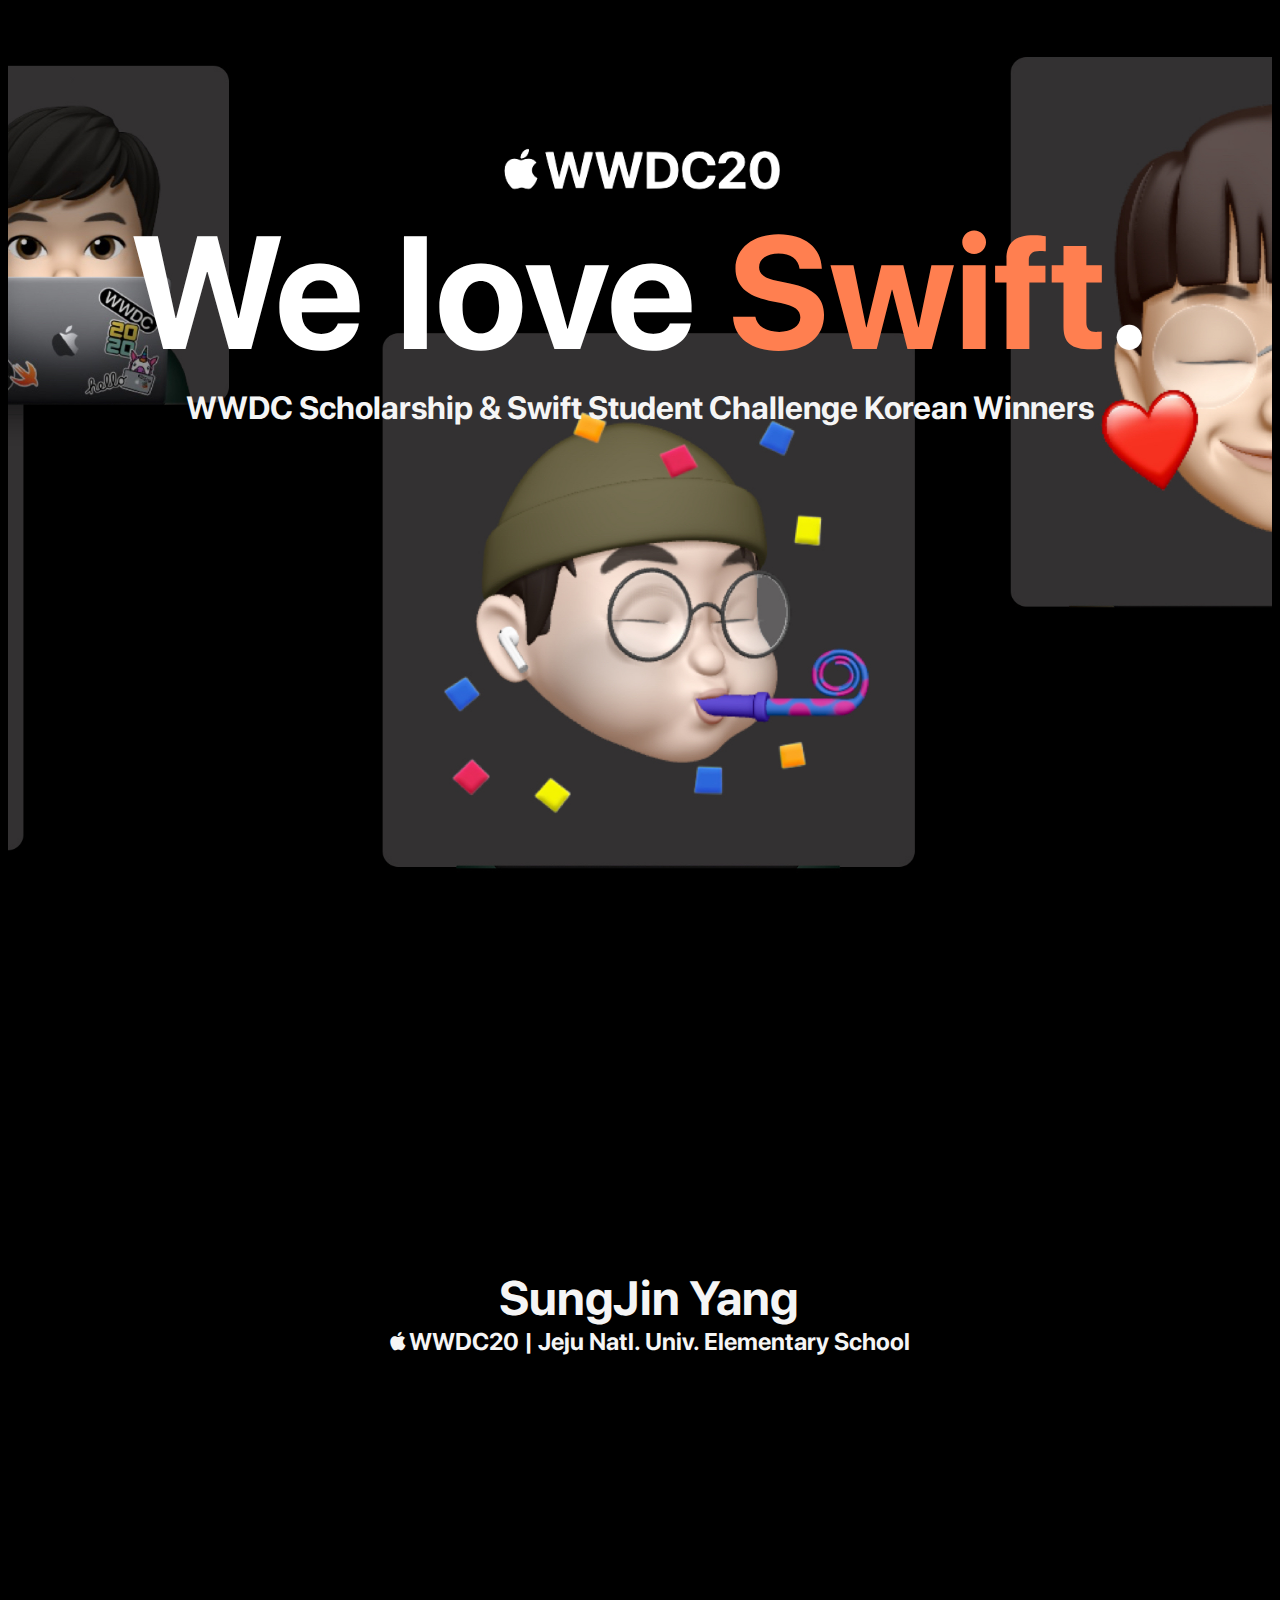
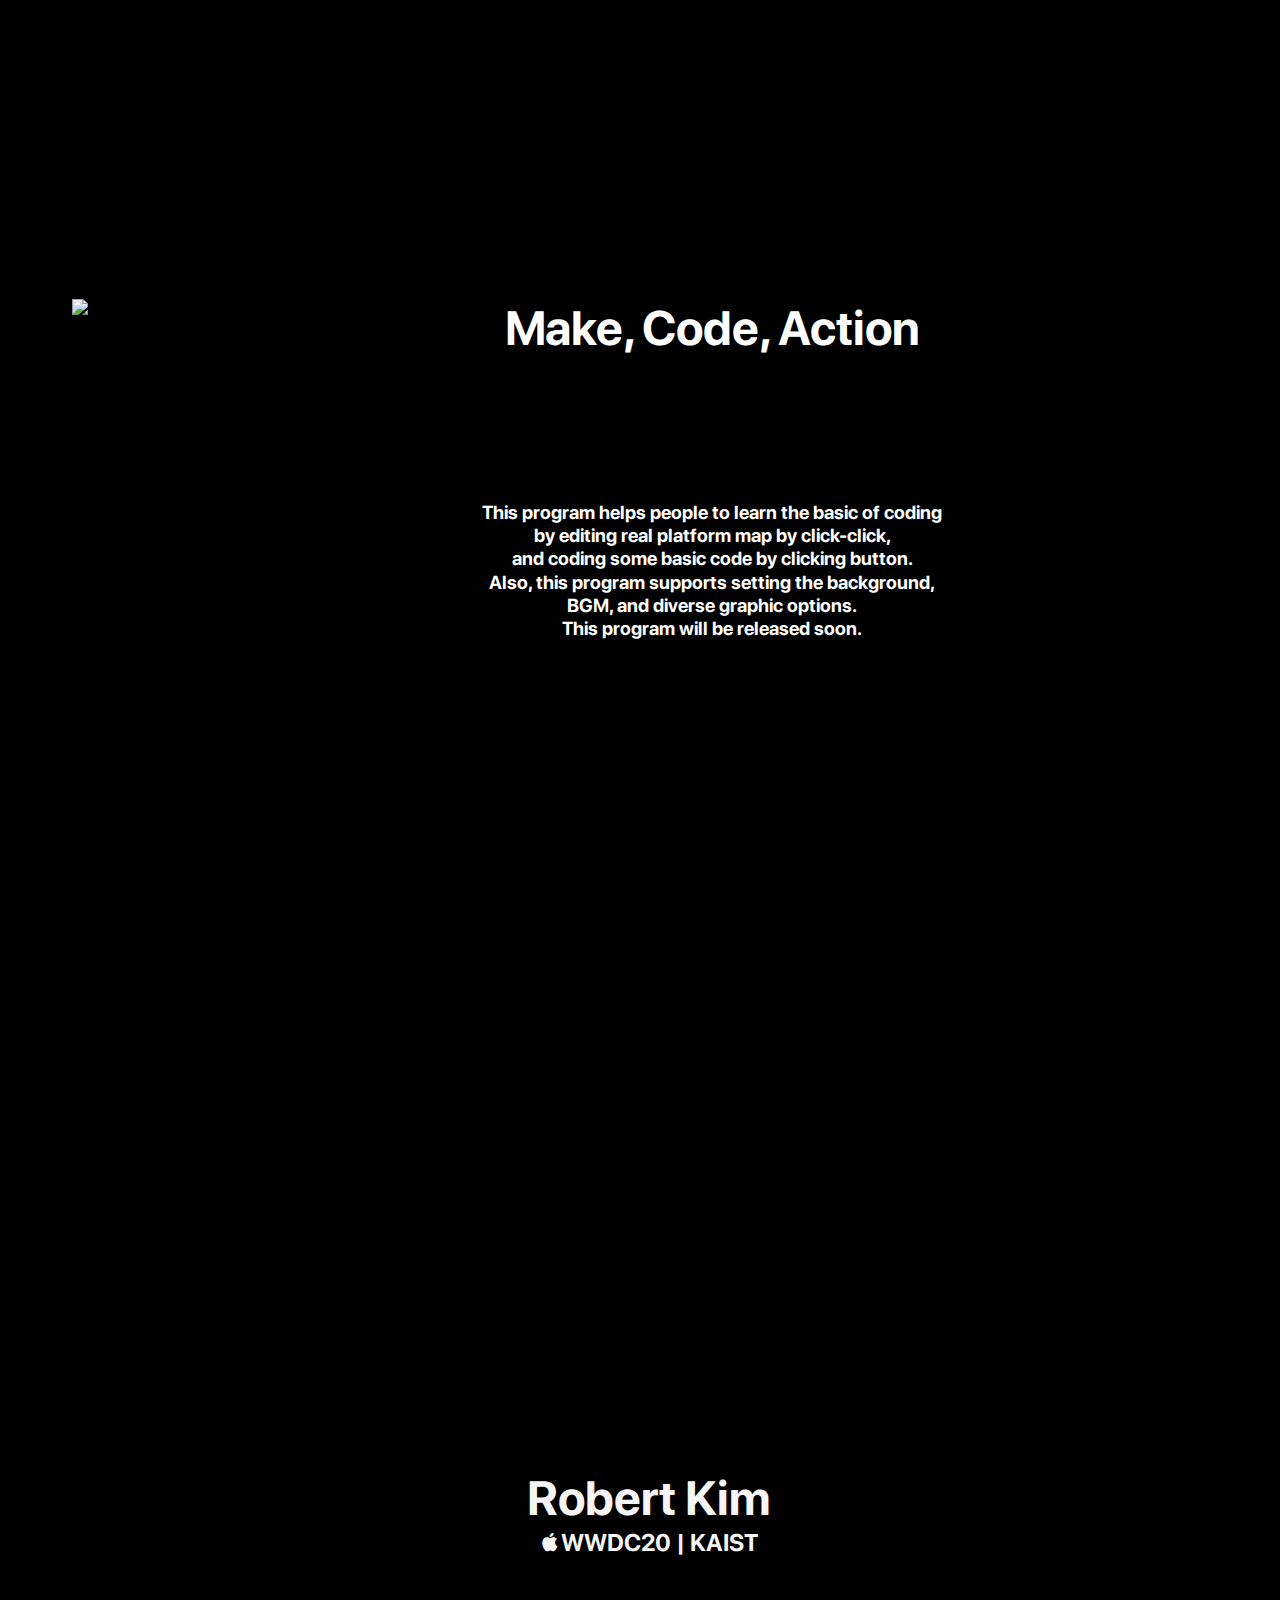
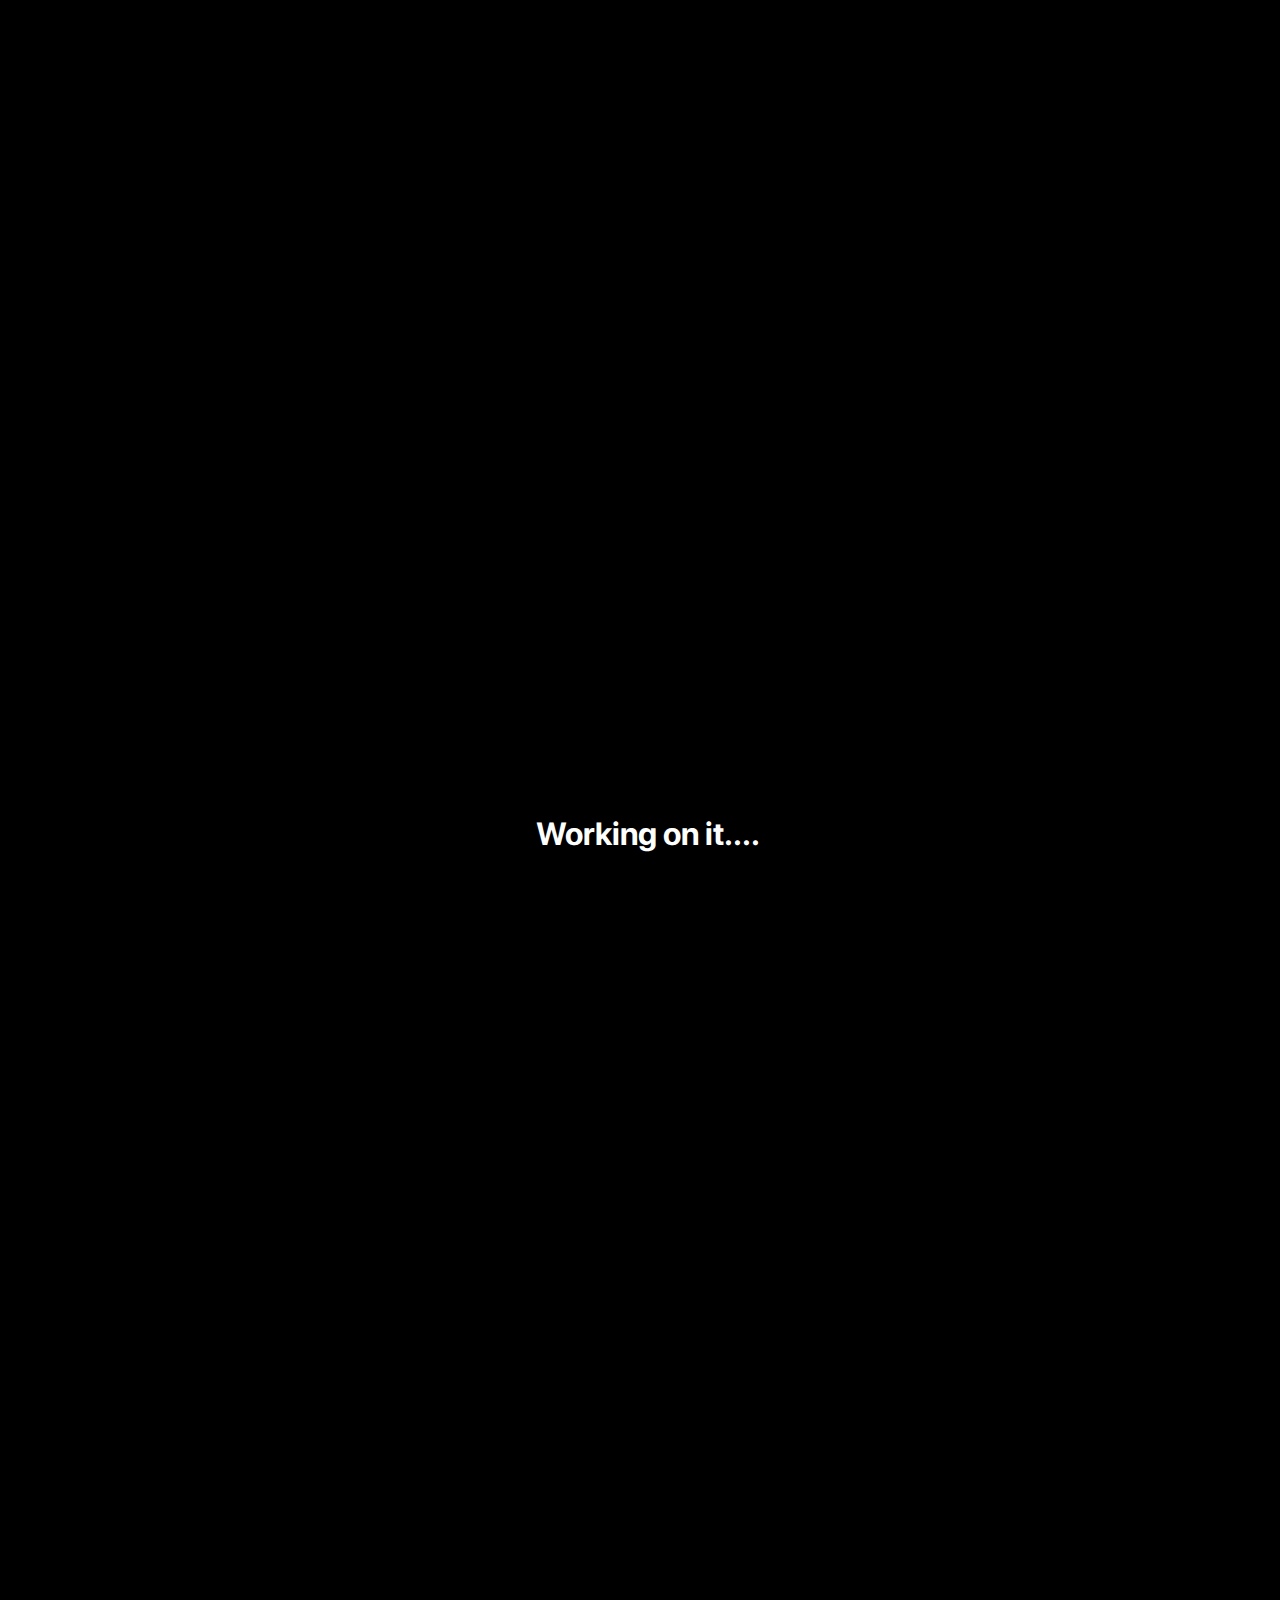
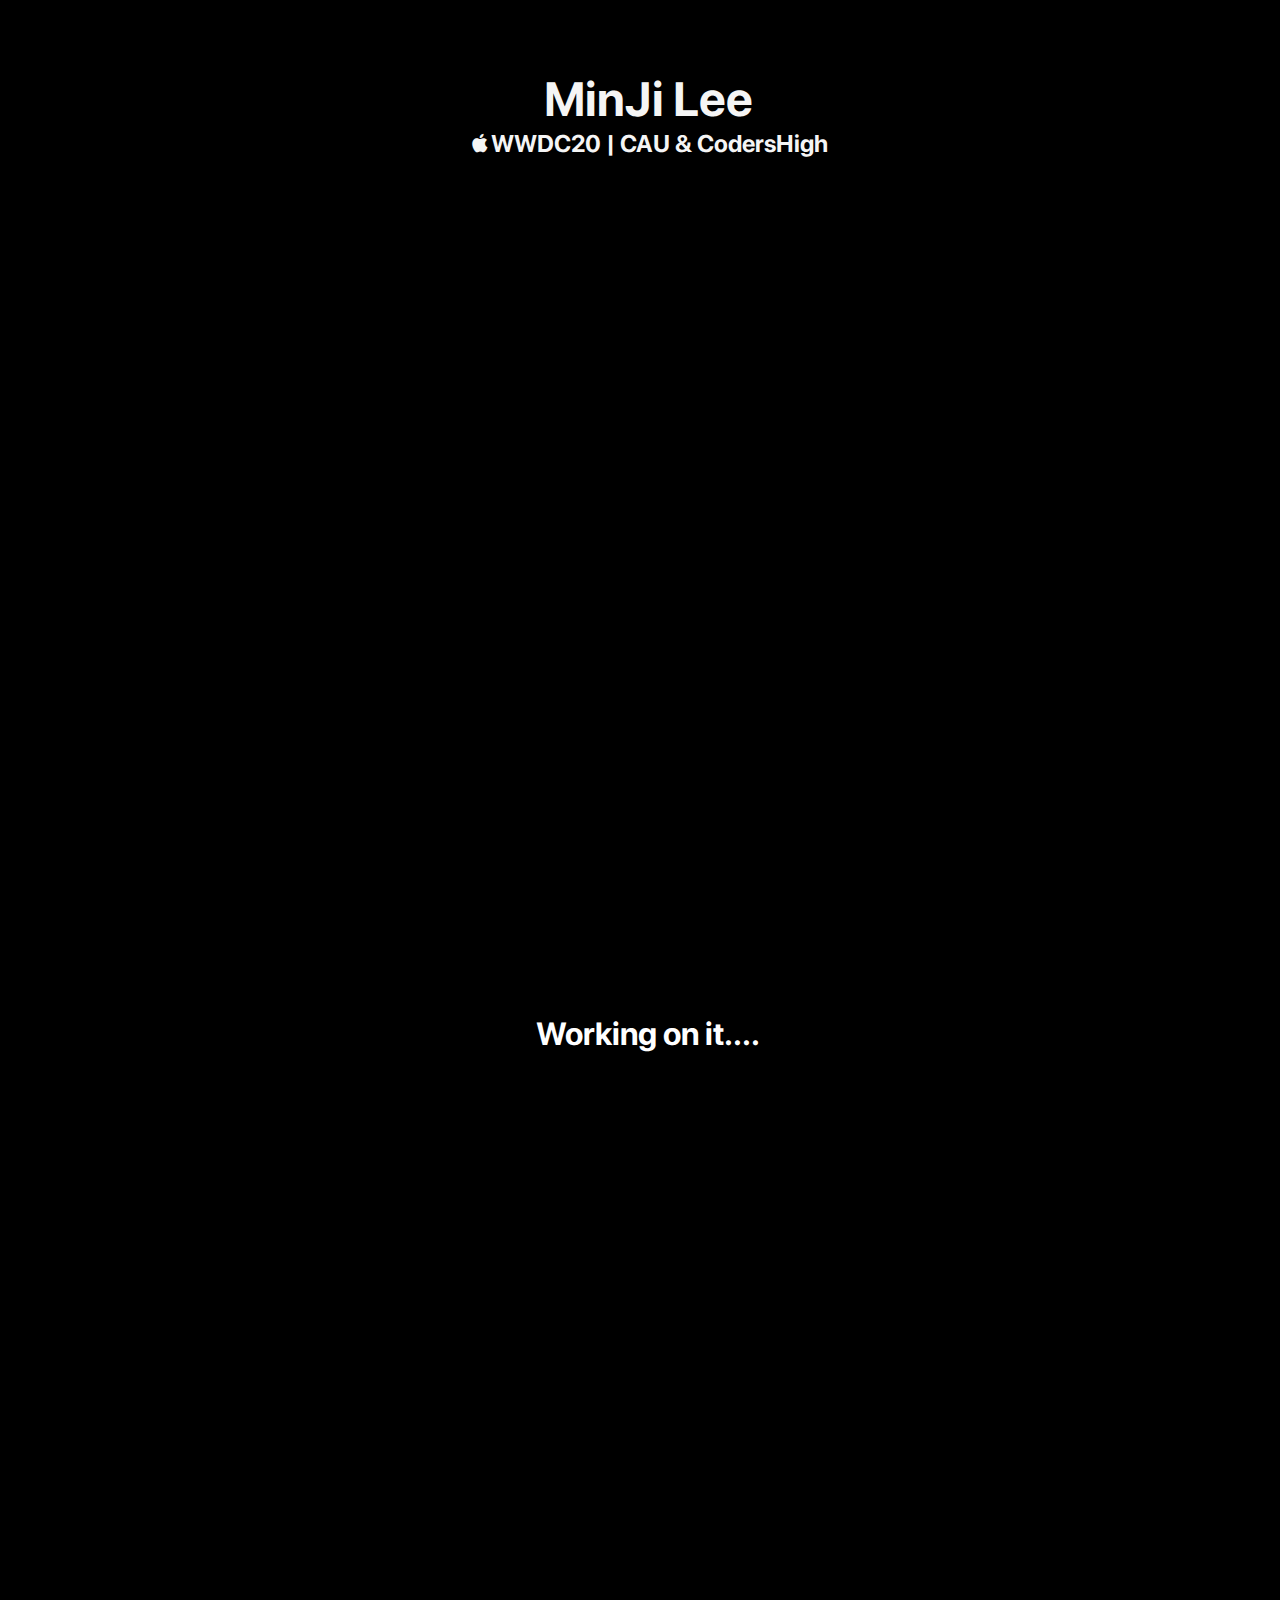
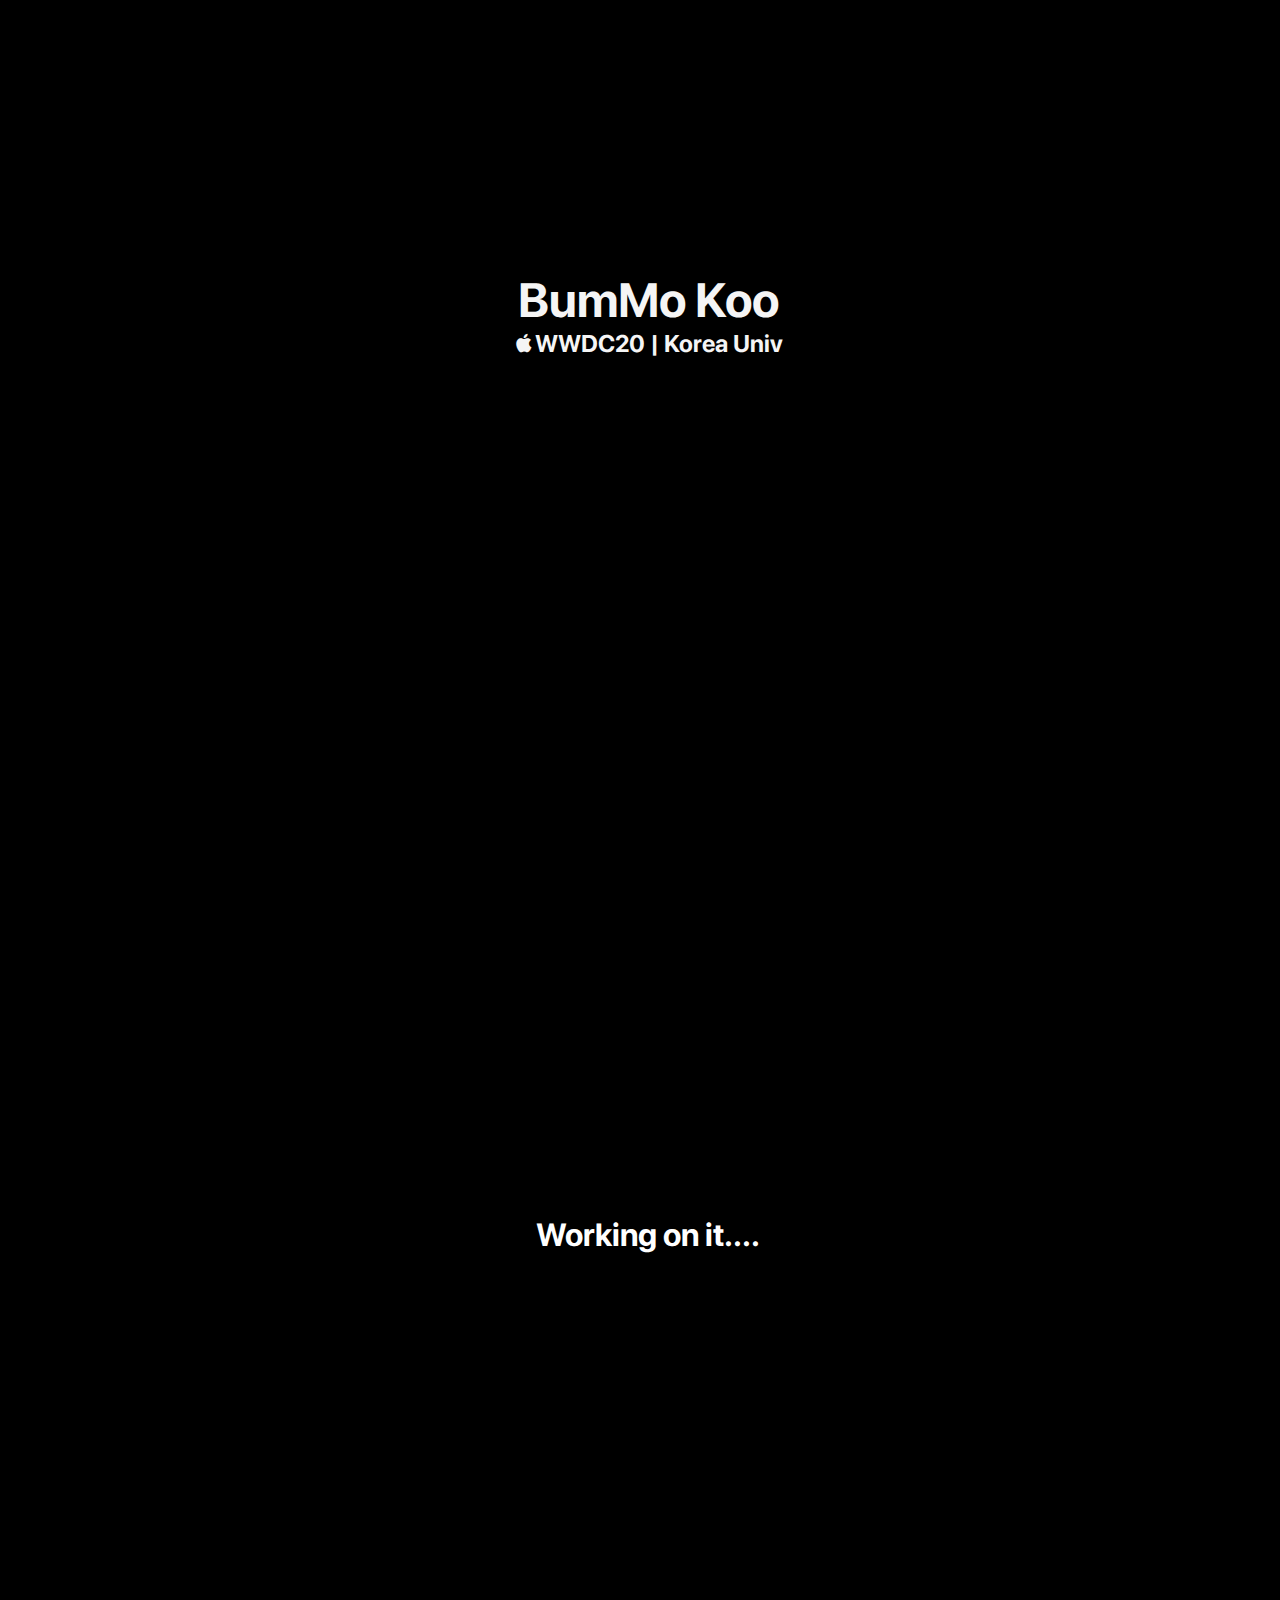
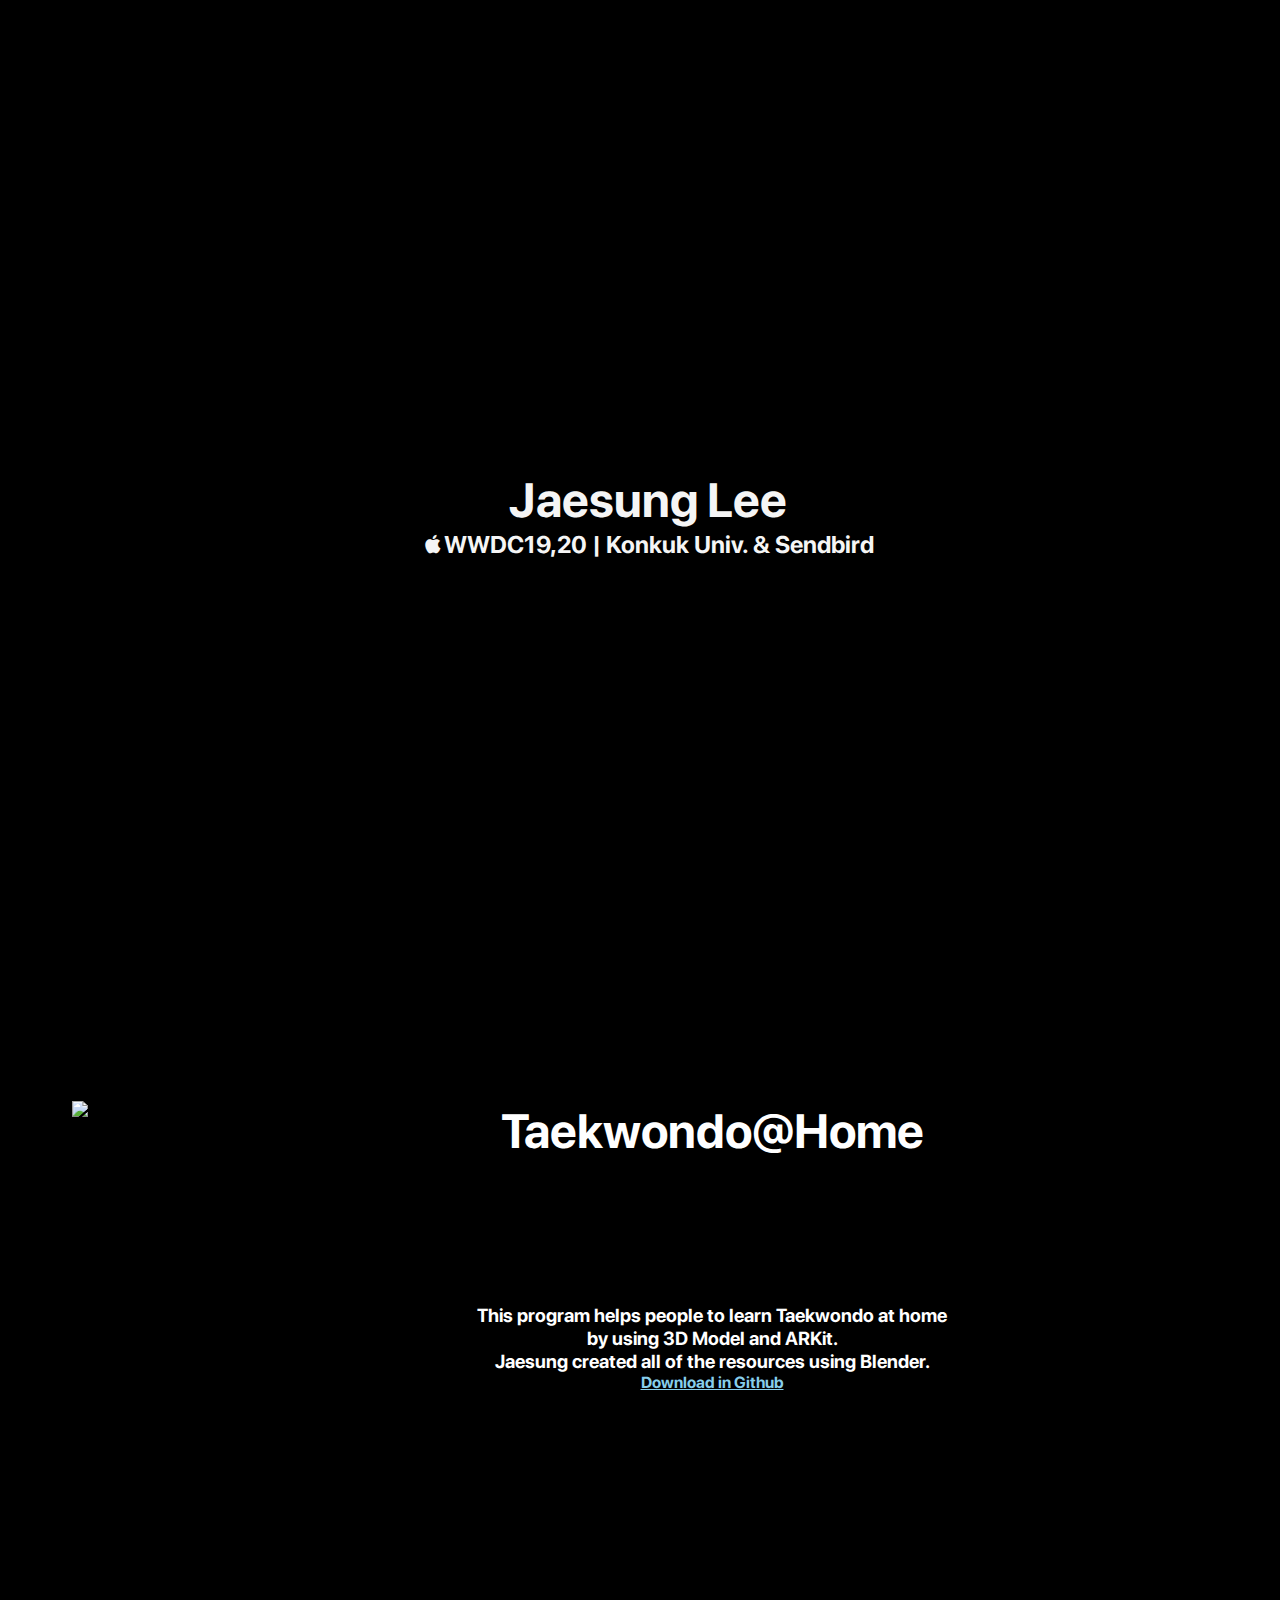
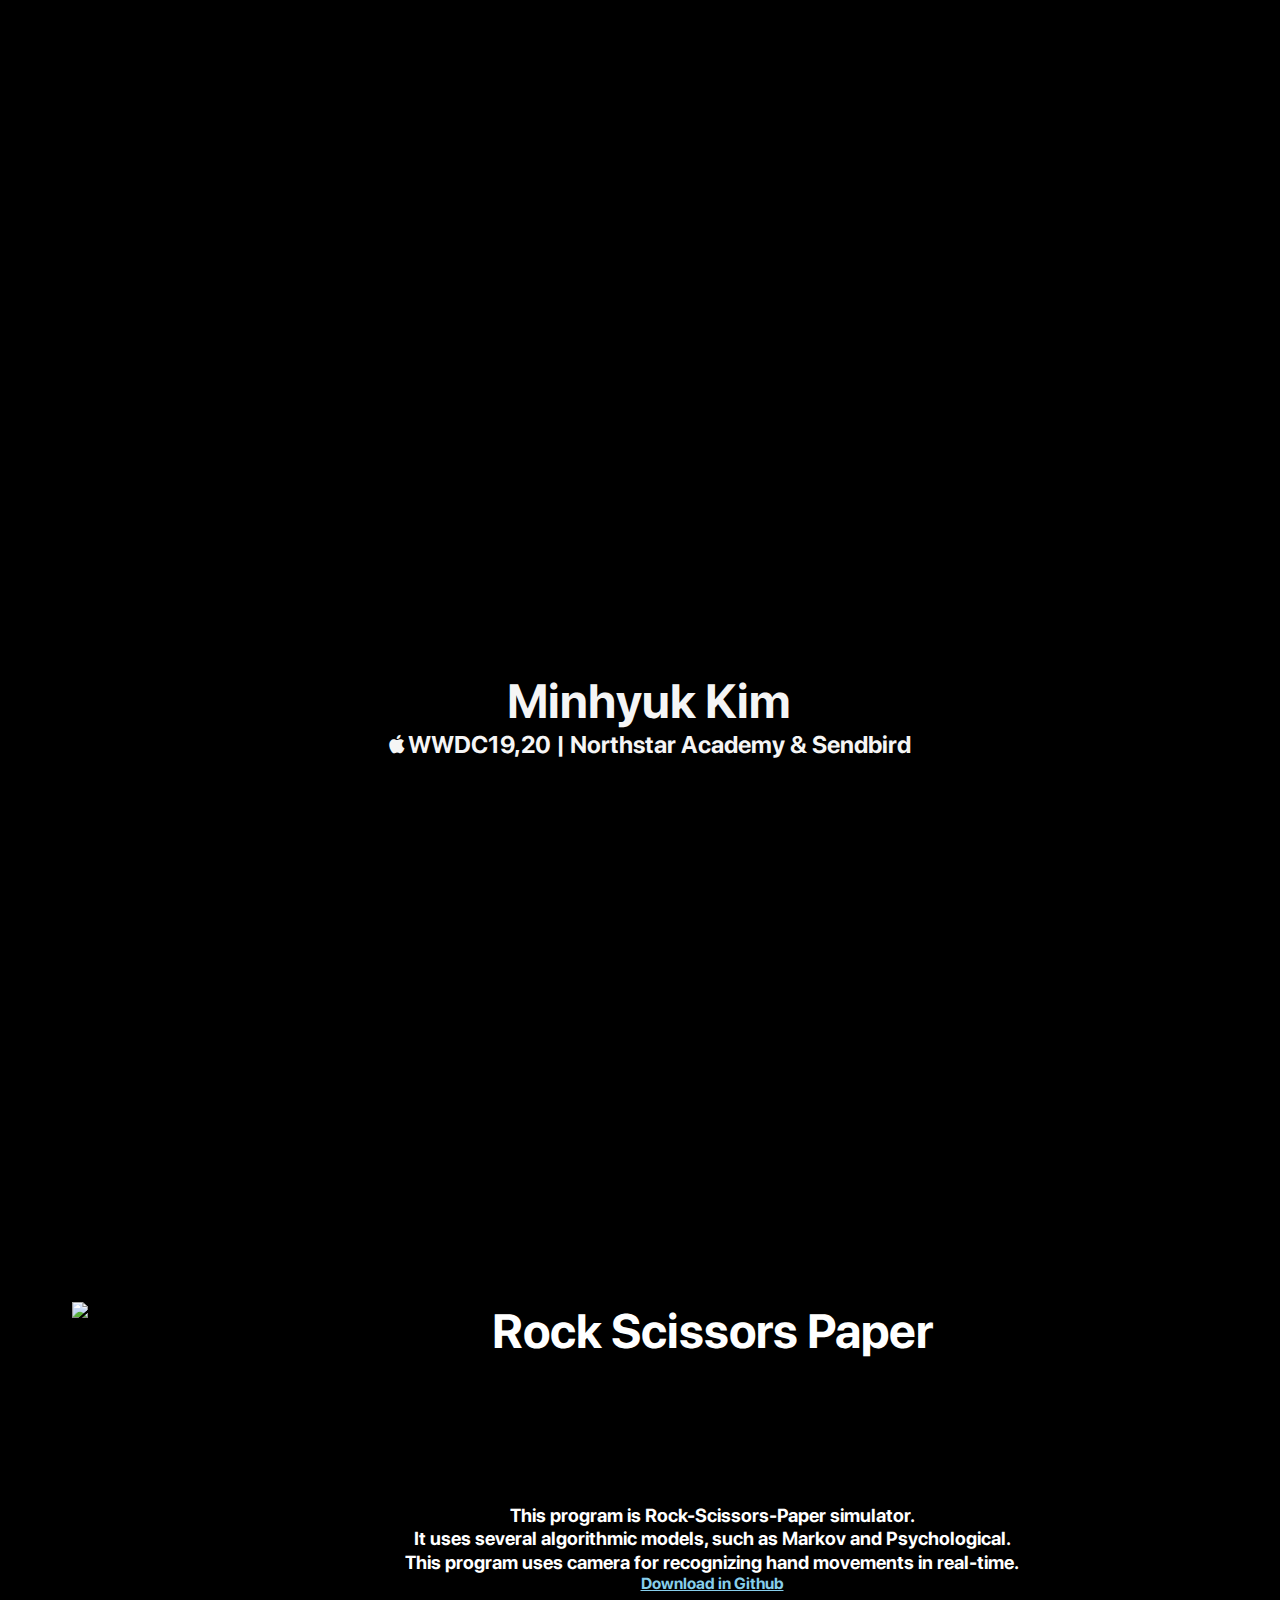
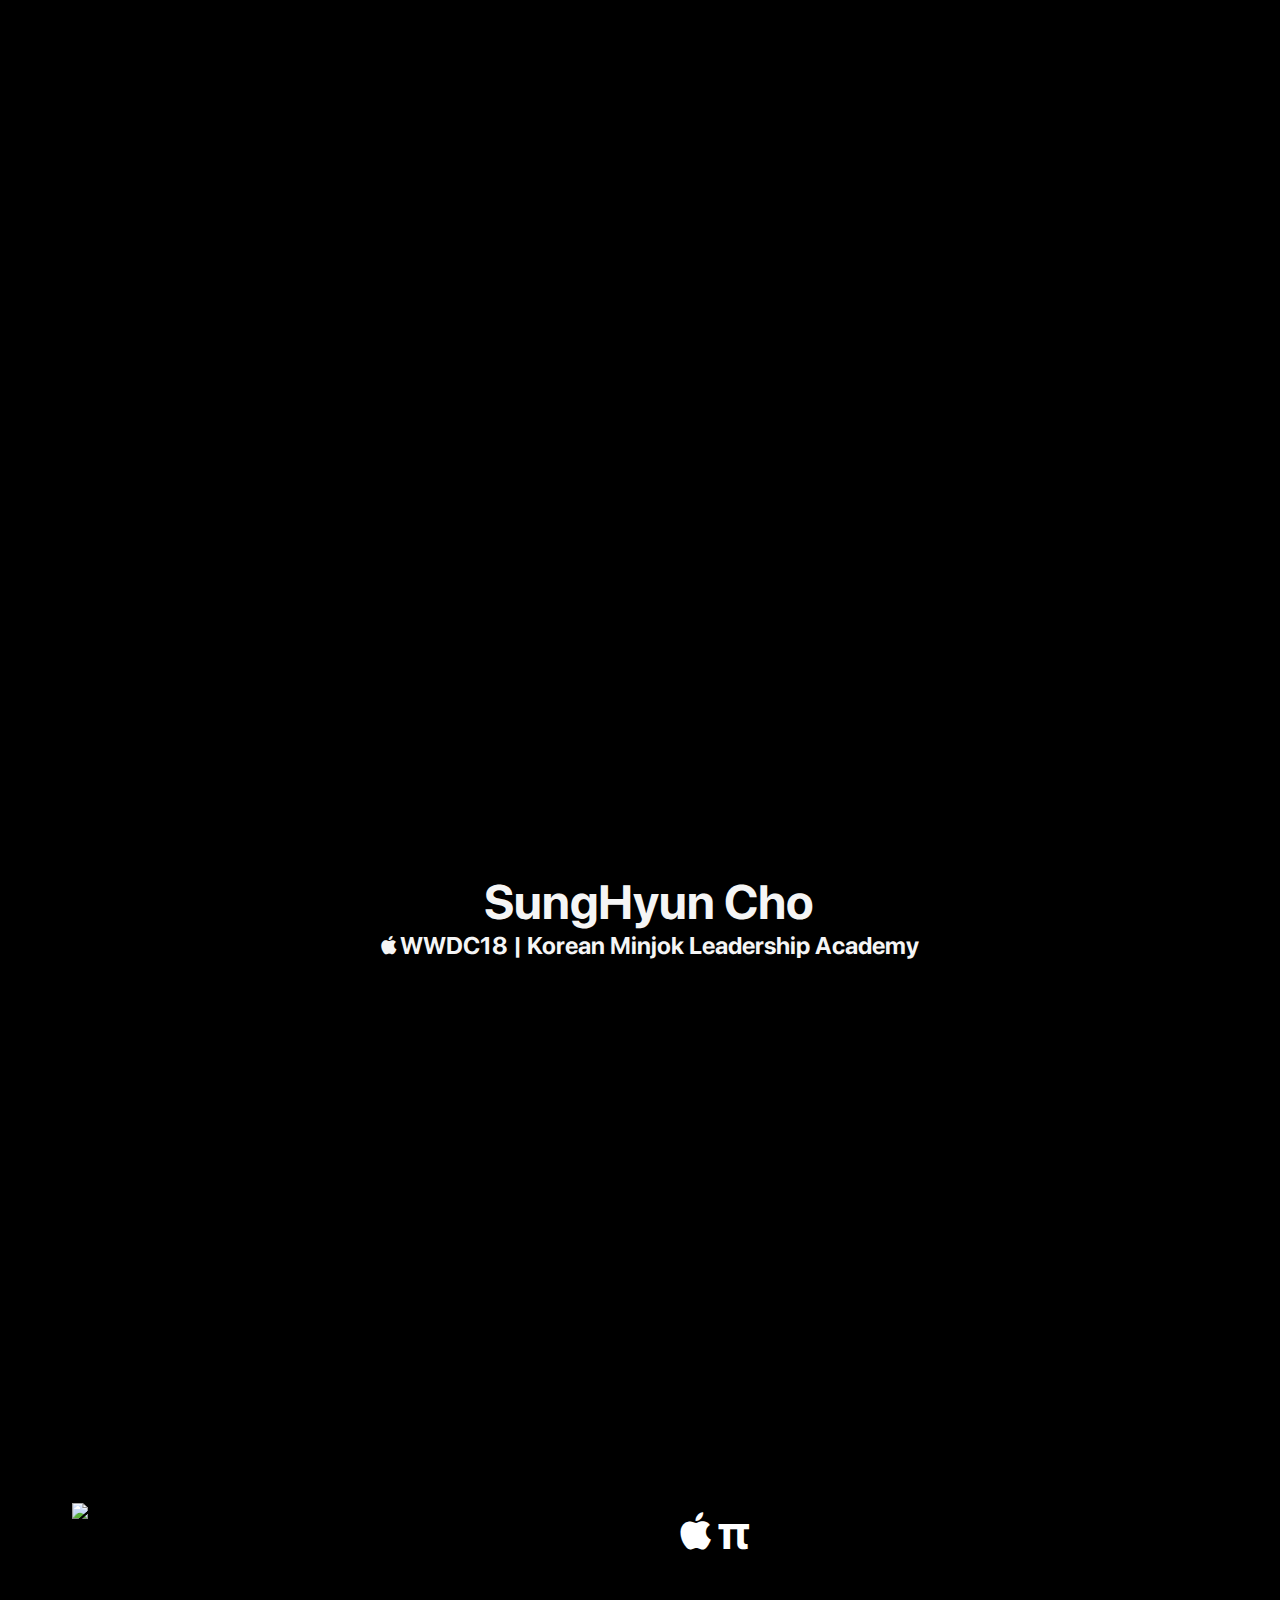
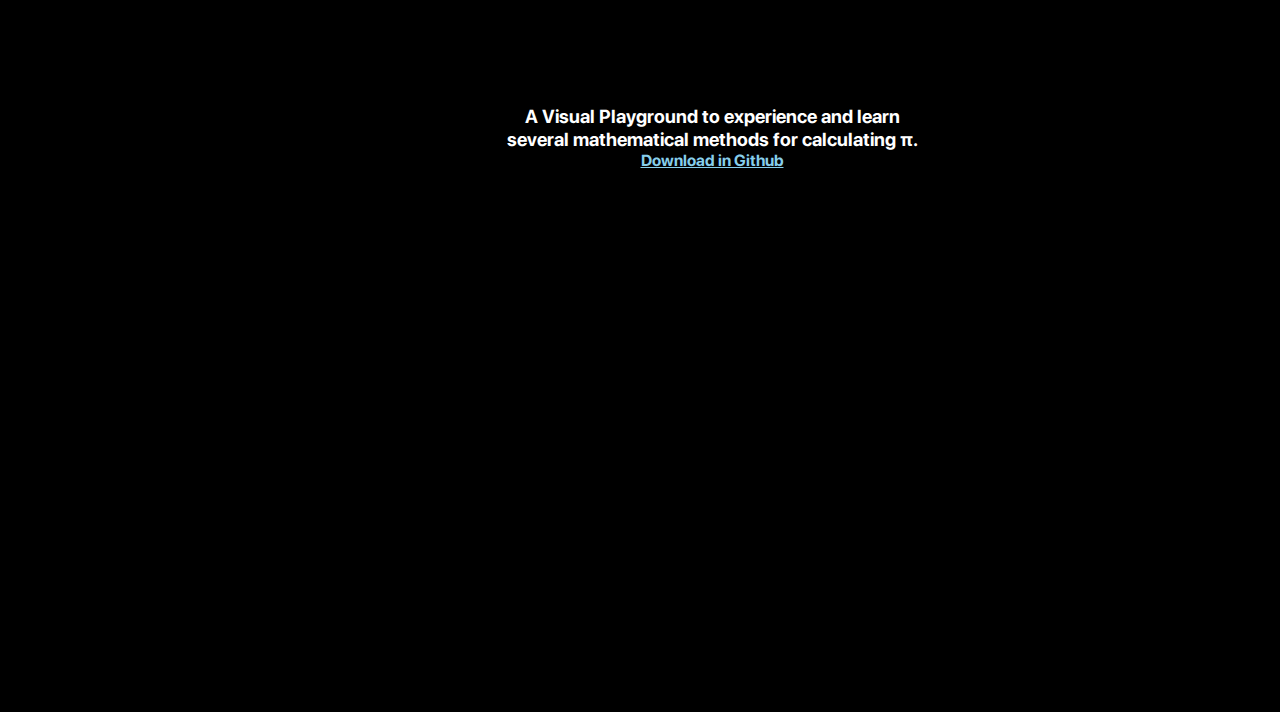
==== index.html @ b78071f8 "Modify Sunghyun's profile" ====
<!DOCTYPE html>
<html lang="en">
    
<head>
    <meta charset="UTF-8">
    <meta name="viewport" content="width=device-width">
    <title>WWDC Korean Winners</title>
    <link rel="stylesheet" type="text/css" href="css/main.css">
    <script src="http://code.jquery.com/jquery-1.10.2.js"></script>
    <script src="js/main.js"></script>
</head>

<body>
    <header class="header">
        <div class="wwdc20_header_div" style="height: device-height;">
            <hr style="visibility: hidden; height: 8em;">
            <img src="css/asset/wwdclogo.png" height="45">
                <h1 style="font-size: 10em;">We love <swift_color>Swift</swift_color>.</h1>
            <h1><ios_color>WWDC Scholarship & Swift Student Challenge Korean Winners</ios_color></h1>
        </div>
    </header>
    
    <section>
        <div class="contents" style="height: 100vh; width: 100vw;">   
            <div class="sungjin">
                <center style="background-color: #00000075; height: 100vh;">
                    <h1 style="height: 40vh;"> </h1>
                    <h1 style="color: whitesmoke; font-size: 3em;">SungJin Yang</h1>
                    <h3 style="color: whitesmoke; font-size: 1.5em;">WWDC20 | Jeju Natl. Univ. Elementary School</h3>
                    <h1 style="height: 40vh;"> </h1>
                </center>
            </div>
            
            <div class="sungjin_work">
                <center style="height: 100vh">
                    <h1 style="height: 10vh;"> </h1>
                    <img style="float: left; margin-left: 5vw;" src="https://file.mk.co.kr/meet/neds/2020/06/image_readmed_2020_626835_15924691934246331.jpg">
                    <div style="margin-left: 10vw; word-break:normal;">
                        <h1 style="margin-bottom: 3em; font-size: 3em;">Make, Code, Action</h1>
                        <h3>This program helps people to learn the basic of coding</h3>
                        <h3>by editing real platform map by click-click,</h3>
                        <h3>and coding some basic code by clicking button.</h3>
                        <h3>Also, this program supports setting the background,</h3>
                        <h3>BGM, and diverse graphic options.</h3>
                        <h3>This program will be released soon.</h3>
                    </div>
                </center>
            </div>
            
            <div class="robert">
                <center style="background-color: #00000075; height: 100vh;">
                    <h1 style="height: 40vh;"> </h1>
                    <h1 style="color: whitesmoke; font-size: 3em;">Robert Kim</h1>
                    <h3 style="color: whitesmoke; font-size: 1.5em;">WWDC20 | KAIST</h3>
                    <h1 style="height: 40vh;"> </h1>
                </center>
            </div>
            <div class="robert_work">
                <center style="height: 100vh">
                    <h1 style="height: 45vh;"> </h1>
                    <h1>Working on it....</h1>
                    <h1 style="height: 45vh;"> </h1>
                </center>
            </div>
            
            <div class="minji">
                <center style="background-color: #00000075; height: 100vh;">
                    <h1 style="height: 40vh;"> </h1>
                    <h1 style="color: whitesmoke; font-size: 3em;">MinJi Lee</h1>
                    <h3 style="color: whitesmoke; font-size: 1.5em;">WWDC20 | CAU & CodersHigh</h3>
                    <h1 style="height: 40vh;"> </h1>
                </center>
            </div>
            <div class="minji_work">
                <center style="height: 100vh">
                    <h1 style="height: 45vh;"> </h1>
                    <h1>Working on it....</h1>
                    <h1 style="height: 45vh;"> </h1>
                </center>
            </div>
            
            <div class="bummo">
                <center style="background-color: #00000075; height: 100vh;">
                    <h1 style="height: 40vh;"> </h1>
                    <h1 style="color: whitesmoke; font-size: 3em;">BumMo Koo</h1>
                    <h3 style="color: whitesmoke; font-size: 1.5em;">WWDC20 | Korea Univ</h3>
                    <h1 style="height: 40vh;"> </h1>
                </center>
            </div>
            <div class="bummo_work">
                <center style="height: 100vh">
                    <h1 style="height: 45vh;"> </h1>
                    <h1>Working on it....</h1>
                    <h1 style="height: 45vh;"> </h1>
                </center>
            </div>
            
            <div class="jaesung">
                <center style="background-color: #00000075; height: 100vh;">
                    <h1 style="height: 40vh;"> </h1>
                    <h1 style="color: whitesmoke; font-size: 3em;">Jaesung Lee</h1>
                    <h3 style="color: whitesmoke; font-size: 1.5em;">WWDC19,20 | Konkuk Univ. & Sendbird</h3>
                    <h1 style="height: 40vh;"> </h1>
                </center>
            </div>
            <div class="jaesung_work">
                <center style="height: 100vh">
                    <h1 style="height: 10vh;"> </h1>
                    <img style="float: left; margin-left: 5vw;" src="https://file.mk.co.kr/meet/neds/2020/06/image__2020_626835_15924691924246329.jpg">
                    <div style="margin-left: 10vw; word-break:normal;">
                        <h1 style="margin-bottom: 3em; font-size: 3em;">Taekwondo@Home</h1>
                        <h3>This program helps people to learn Taekwondo at home</h3>
                        <h3>by using 3D Model and ARKit.</h3>
                        <h3>Jaesung created all of the resources using Blender.</h3>
                        <h1> </h1>
                        <a style="color: skyblue; font-weight: bold;" href="https://github.com/jaesung-wwdc/WWDC20-SwiftStudentChallenge">Download in Github</a>
                    </div>
                </center>
            </div>
            
            <div class="minhyuk">
                <center style="background-color: #00000075; height: 100vh;">
                    <h1 style="height: 40vh;"> </h1>
                    <h1 style="color: whitesmoke; font-size: 3em;">Minhyuk Kim</h1>
                    <h3 style="color: whitesmoke; font-size: 1.5em;">WWDC19,20 | Northstar Academy & Sendbird</h3>
                    <h1 style="height: 40vh;"> </h1>
                </center>
            </div>
            <div class="minhyuk_work">
                <center style="height: 100vh">
                    <h1 style="height: 10vh;"> </h1>
                    <img style="float: left; margin-left: 5vw;" src="https://file.mk.co.kr/meet/neds/2020/06/image__2020_626835_15924691924246327.jpg">
                    <div style="margin-left: 10vw; word-break:normal;">
                        <h1 style="margin-bottom: 3em; font-size: 3em;">Rock Scissors Paper</h1>
                        <h3>This program is Rock-Scissors-Paper simulator.</h3>
                        <h3>It uses several algorithmic models, such as Markov and Psychological.</h3>
                        <h3>This program uses camera for recognizing hand movements in real-time.</h3>
                        <h1> </h1>
                        <a style="color: skyblue; font-weight: bold; padding-top: 10vh;" href="https://github.com/mininny/RockPaperScissors-WWDC20">Download in Github</a>
                    </div>
                </center>
            </div>
            
            <div class="sunghyun">
                <center style="background-color: #00000075; height: 100vh;">
                    <h1 style="height: 40vh;"> </h1>
                    <h1 style="color: whitesmoke; font-size: 3em;">SungHyun Cho</h1>
                    <h3 style="color: whitesmoke; font-size: 1.5em;">WWDC18 | Korean Minjok Leadership Academy</h3>
                    <h1 style="height: 40vh;"> </h1>
                </center>
            </div>
            <div class="sunghyun_work">
                <center style="height: 100vh">
                    <h1 style="height: 10vh;"> </h1>
                    <img style="float: left; margin-left: 5vw;" src="http://www.bloter.net/wp-content/uploads/2018/07/5.-Competition-2-800x500.png">
                    <div style="margin-left: 10vw; word-break:normal;">
                        <h1 style="margin-bottom: 3em; font-size: 3em;">π</h1>
                        <h3>A Visual Playground to experience and learn</h3>
                        <h3>several mathematical methods for calculating π.</h3>
                        <a style="color: skyblue; font-weight: bold; padding-top: 10vh;" href="https://github.com/anaclumos/WWDC18">Download in Github</a>
                    </div>
                </center>
            </div>
        </div>
    </section>
    <footer>
       
    </footer>
</body>
</html>
---- css/main.css ----
body{
    background-color: black;
    color: white;
    font-family: SF Display;
}

swift_color{
  color: coral;
}

ios_color{
  color: whitesmoke;
}

h1{
  margin-top: 0.01em;
  margin-bottom: 0.01em;
}
h3{
  margin-top: 0.01em;
  margin-bottom: 0.01em;
}

/* Header */
.header{
    text-align: center;
}

/* wwdc20_header_div */
.wwdc20_header_div{
  background-image: url("asset/header_bg.jpg");
  background-position: bottom;
  height: 100vh;
  background-size: cover;
}

/* contents */
.sungjin{
  width: 100%;
  height: 100%;
  background-image:url(asset/sungjin.png);
  background-repeat: no-repeat;
  background-position: top center;
  background-attachment: fixed;
  background-size: contain;
}

.sungjin_work{
  width: 100%;
  height: 100%;
  background-repeat: no-repeat;
  background-position: top center;
  background-attachment: fixed;
  background-size: contain;
}

.jaesung{
  height: 100%;
  background-image:url(asset/jaesung.png);
  background-repeat: no-repeat;
  background-position: top center;
  background-size: contain;
  background-attachment: fixed;
}

.jaesung_work{
  height: 100%;
  background-repeat: no-repeat;
  background-position: top center;
  background-size: contain;
  background-attachment: fixed;
}

.minhyuk{
  height: 100%;
  background-image:url(asset/minhyuk.png);
  background-repeat: no-repeat;
  background-position: top center;
  background-size: contain;
  background-attachment: fixed;
}
.minhyuk_work{
  height: 100%;
  background-repeat: no-repeat;
  background-position: top center;
  background-size: contain;
  background-attachment: fixed;
}

.robert{
  height: 100%;
  background-image:url(asset/Robert.png);
  background-repeat: no-repeat;
  background-position: top center;
  background-size: contain;
  background-attachment: fixed;
}
.robert_work{
  height: 100%;
  background-repeat: no-repeat;
  background-position: top center;
  background-size: contain;
  background-attachment: fixed;
}

.minji{
  height: 100%;
  background-image:url(asset/minji.png);
  background-repeat: no-repeat;
  background-size: contain;
  background-position: top center;
  background-attachment: fixed;
}
.minji_work{
  height: 100%;
  background-repeat: no-repeat;
  background-size: contain;
  background-position: top center;
  background-attachment: fixed;
}

.bummo{
  height: 100%;
  background-image:url(asset/bummo.png);
  background-repeat: no-repeat;
  background-size: contain;
  background-position: top center;
  background-attachment: fixed;
}
.bummo_work{
  height: 100%;
  background-repeat: no-repeat;
  background-size: contain;
  background-position: top center;
  background-attachment: fixed;
}

.sunghyun{
  height: 100%;
  background-image:url(asset/Sunghyun.png);
  background-repeat: no-repeat;
  background-size: contain;
  background-position: top center;
  background-attachment: fixed;
}
.sunghyun_work{
  height: 100%;
  background-repeat: no-repeat;
  background-size: contain;
  background-position: top center;
  background-attachment: fixed;
}

/** Bold */
@font-face {
    font-family: "SF Display";
    font-weight: 700;
    src: url("font/SF-Pro-Display-Bold.otf");
  }
  
  /** Regular */
  @font-face {
    font-family: "SF Display";
    font-weight: 400;
    src: url("font/SF-Pro-Display-Regular.otf");
  }
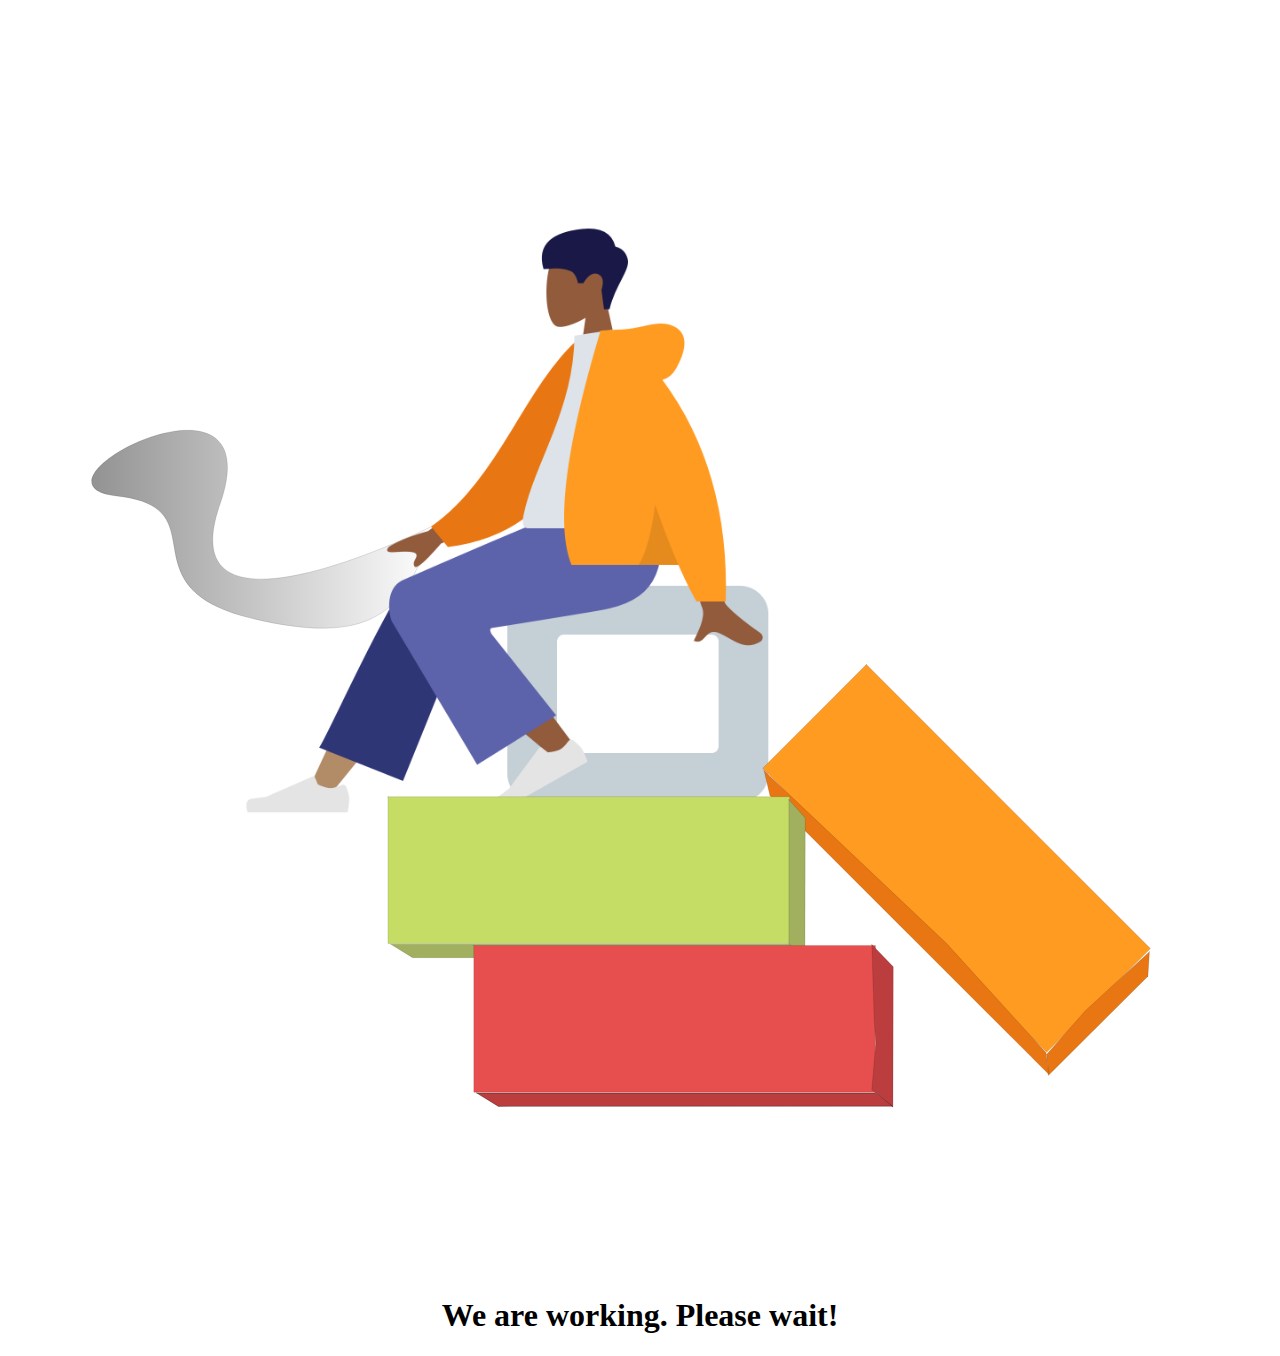
==== commit 90d69507: "Added index.html" ====
--- a/index.html
+++ b/index.html
@@ -1,170 +1,14 @@
 <!DOCTYPE html>
 <html lang="en">
-    
 <head>
     <meta charset="UTF-8">
-    <meta name="viewport" content="width=device-width">
+    <meta name="viewport" content="width=device-width, initial-scale=1.0">
     <title>WWDC Korean Winners</title>
-    <link rel="stylesheet" type="text/css" href="css/main.css">
-    <script src="http://code.jquery.com/jquery-1.10.2.js"></script>
-    <script src="js/main.js"></script>
 </head>
-
 <body>
-    <header class="header">
-        <div class="wwdc20_header_div" style="height: device-height;">
-            <hr style="visibility: hidden; height: 8em;">
-            <img src="css/asset/wwdclogo.png" height="45">
-                <h1 style="font-size: 10em;">We love <swift_color>Swift</swift_color>.</h1>
-            <h1><ios_color>WWDC Scholarship & Swift Student Challenge Korean Winners</ios_color></h1>
-        </div>
-    </header>
-    
-    <section>
-        <div class="contents" style="height: 100vh; width: 100vw;">   
-            <div class="sungjin">
-                <center style="background-color: #00000075; height: 100vh;">
-                    <h1 style="height: 40vh;"> </h1>
-                    <h1 style="color: whitesmoke; font-size: 3em;">SungJin Yang</h1>
-                    <h3 style="color: whitesmoke; font-size: 1.5em;">WWDC20 | Jeju Natl. Univ. Elementary School</h3>
-                    <h1 style="height: 40vh;"> </h1>
-                </center>
-            </div>
-            
-            <div class="sungjin_work">
-                <center style="height: 100vh">
-                    <h1 style="height: 10vh;"> </h1>
-                    <img style="float: left; margin-left: 5vw;" src="https://file.mk.co.kr/meet/neds/2020/06/image_readmed_2020_626835_15924691934246331.jpg">
-                    <div style="margin-left: 10vw; word-break:normal;">
-                        <h1 style="margin-bottom: 3em; font-size: 3em;">Make, Code, Action</h1>
-                        <h3>This program helps people to learn the basic of coding</h3>
-                        <h3>by editing real platform map by click-click,</h3>
-                        <h3>and coding some basic code by clicking button.</h3>
-                        <h3>Also, this program supports setting the background,</h3>
-                        <h3>BGM, and diverse graphic options.</h3>
-                        <h3>This program will be released soon.</h3>
-                    </div>
-                </center>
-            </div>
-            
-            <div class="robert">
-                <center style="background-color: #00000075; height: 100vh;">
-                    <h1 style="height: 40vh;"> </h1>
-                    <h1 style="color: whitesmoke; font-size: 3em;">Robert Kim</h1>
-                    <h3 style="color: whitesmoke; font-size: 1.5em;">WWDC20 | KAIST</h3>
-                    <h1 style="height: 40vh;"> </h1>
-                </center>
-            </div>
-            <div class="robert_work">
-                <center style="height: 100vh">
-                    <h1 style="height: 45vh;"> </h1>
-                    <h1>Working on it....</h1>
-                    <h1 style="height: 45vh;"> </h1>
-                </center>
-            </div>
-            
-            <div class="minji">
-                <center style="background-color: #00000075; height: 100vh;">
-                    <h1 style="height: 40vh;"> </h1>
-                    <h1 style="color: whitesmoke; font-size: 3em;">MinJi Lee</h1>
-                    <h3 style="color: whitesmoke; font-size: 1.5em;">WWDC20 | CAU & CodersHigh</h3>
-                    <h1 style="height: 40vh;"> </h1>
-                </center>
-            </div>
-            <div class="minji_work">
-                <center style="height: 100vh">
-                    <h1 style="height: 45vh;"> </h1>
-                    <h1>Working on it....</h1>
-                    <h1 style="height: 45vh;"> </h1>
-                </center>
-            </div>
-            
-            <div class="bummo">
-                <center style="background-color: #00000075; height: 100vh;">
-                    <h1 style="height: 40vh;"> </h1>
-                    <h1 style="color: whitesmoke; font-size: 3em;">BumMo Koo</h1>
-                    <h3 style="color: whitesmoke; font-size: 1.5em;">WWDC20 | Korea Univ</h3>
-                    <h1 style="height: 40vh;"> </h1>
-                </center>
-            </div>
-            <div class="bummo_work">
-                <center style="height: 100vh">
-                    <h1 style="height: 45vh;"> </h1>
-                    <h1>Working on it....</h1>
-                    <h1 style="height: 45vh;"> </h1>
-                </center>
-            </div>
-            
-            <div class="jaesung">
-                <center style="background-color: #00000075; height: 100vh;">
-                    <h1 style="height: 40vh;"> </h1>
-                    <h1 style="color: whitesmoke; font-size: 3em;">Jaesung Lee</h1>
-                    <h3 style="color: whitesmoke; font-size: 1.5em;">WWDC19,20 | Konkuk Univ. & Sendbird</h3>
-                    <h1 style="height: 40vh;"> </h1>
-                </center>
-            </div>
-            <div class="jaesung_work">
-                <center style="height: 100vh">
-                    <h1 style="height: 10vh;"> </h1>
-                    <img style="float: left; margin-left: 5vw;" src="https://file.mk.co.kr/meet/neds/2020/06/image__2020_626835_15924691924246329.jpg">
-                    <div style="margin-left: 10vw; word-break:normal;">
-                        <h1 style="margin-bottom: 3em; font-size: 3em;">Taekwondo@Home</h1>
-                        <h3>This program helps people to learn Taekwondo at home</h3>
-                        <h3>by using 3D Model and ARKit.</h3>
-                        <h3>Jaesung created all of the resources using Blender.</h3>
-                        <h1> </h1>
-                        <a style="color: skyblue; font-weight: bold;" href="https://github.com/jaesung-wwdc/WWDC20-SwiftStudentChallenge">Download in Github</a>
-                    </div>
-                </center>
-            </div>
-            
-            <div class="minhyuk">
-                <center style="background-color: #00000075; height: 100vh;">
-                    <h1 style="height: 40vh;"> </h1>
-                    <h1 style="color: whitesmoke; font-size: 3em;">Minhyuk Kim</h1>
-                    <h3 style="color: whitesmoke; font-size: 1.5em;">WWDC19,20 | Northstar Academy & Sendbird</h3>
-                    <h1 style="height: 40vh;"> </h1>
-                </center>
-            </div>
-            <div class="minhyuk_work">
-                <center style="height: 100vh">
-                    <h1 style="height: 10vh;"> </h1>
-                    <img style="float: left; margin-left: 5vw;" src="https://file.mk.co.kr/meet/neds/2020/06/image__2020_626835_15924691924246327.jpg">
-                    <div style="margin-left: 10vw; word-break:normal;">
-                        <h1 style="margin-bottom: 3em; font-size: 3em;">Rock Scissors Paper</h1>
-                        <h3>This program is Rock-Scissors-Paper simulator.</h3>
-                        <h3>It uses several algorithmic models, such as Markov and Psychological.</h3>
-                        <h3>This program uses camera for recognizing hand movements in real-time.</h3>
-                        <h1> </h1>
-                        <a style="color: skyblue; font-weight: bold; padding-top: 10vh;" href="https://github.com/mininny/RockPaperScissors-WWDC20">Download in Github</a>
-                    </div>
-                </center>
-            </div>
-            
-            <div class="sunghyun">
-                <center style="background-color: #00000075; height: 100vh;">
-                    <h1 style="height: 40vh;"> </h1>
-                    <h1 style="color: whitesmoke; font-size: 3em;">SungHyun Cho</h1>
-                    <h3 style="color: whitesmoke; font-size: 1.5em;">WWDC18 | Korean Minjok Leadership Academy</h3>
-                    <h1 style="height: 40vh;"> </h1>
-                </center>
-            </div>
-            <div class="sunghyun_work">
-                <center style="height: 100vh">
-                    <h1 style="height: 10vh;"> </h1>
-                    <img style="float: left; margin-left: 5vw;" src="http://www.bloter.net/wp-content/uploads/2018/07/5.-Competition-2-800x500.png">
-                    <div style="margin-left: 10vw; word-break:normal;">
-                        <h1 style="margin-bottom: 3em; font-size: 3em;">π</h1>
-                        <h3>A Visual Playground to experience and learn</h3>
-                        <h3>several mathematical methods for calculating π.</h3>
-                        <a style="color: skyblue; font-weight: bold; padding-top: 10vh;" href="https://github.com/anaclumos/WWDC18">Download in Github</a>
-                    </div>
-                </center>
-            </div>
-        </div>
-    </section>
-    <footer>
-       
-    </footer>
+    <center>
+        <img src="/css/asset/icon.svg">
+        <h1>We are working. Please wait!</h1>
+    </center>
 </body>
-</html>
+</html>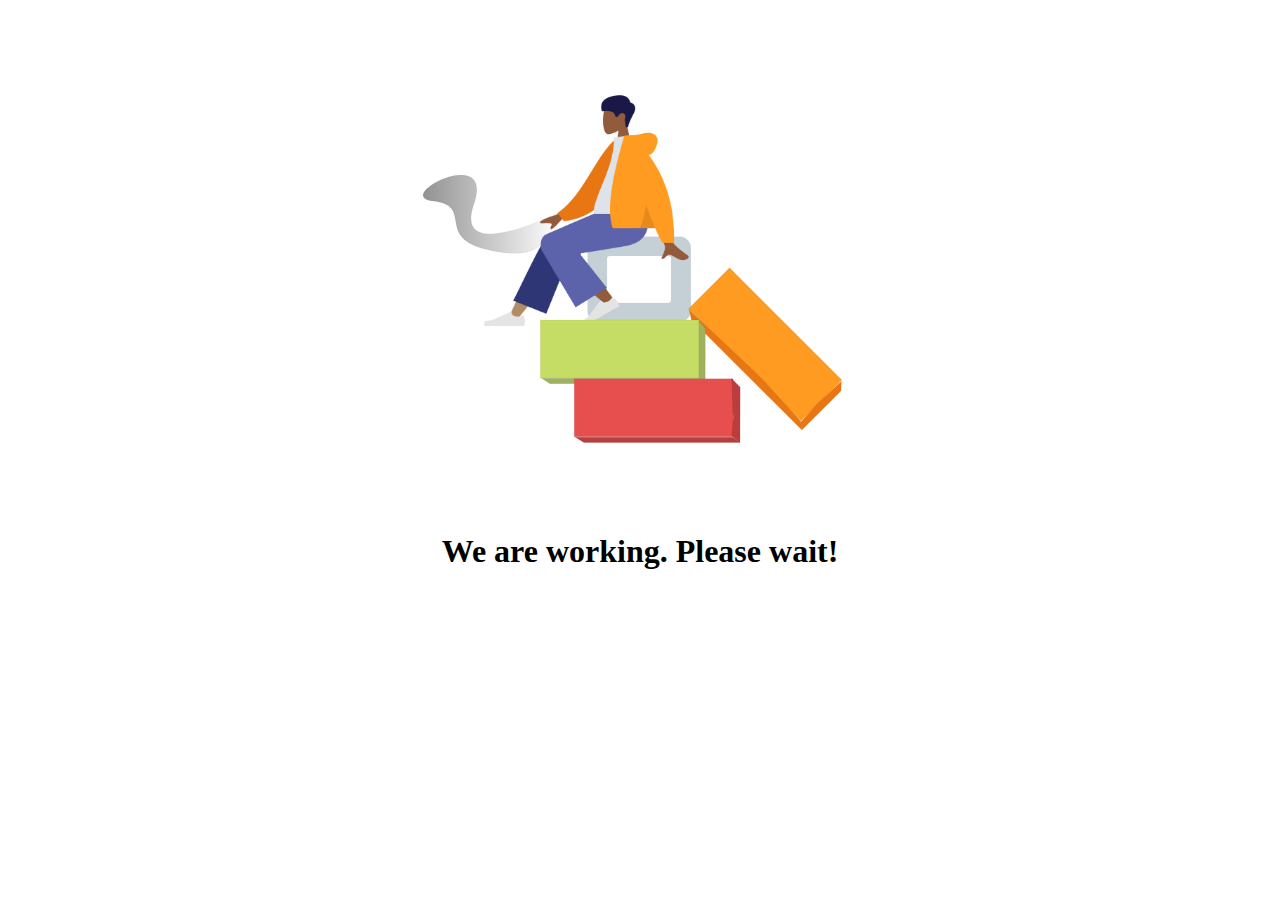
==== commit 00a54c30: "Updated index.html" ====
--- a/index.html
+++ b/index.html
@@ -7,7 +7,7 @@
 </head>
 <body>
     <center>
-        <img src="/css/asset/icon.svg">
+        <img src="/css/asset/icon.svg" width="500px" height="500px">
         <h1>We are working. Please wait!</h1>
     </center>
 </body>
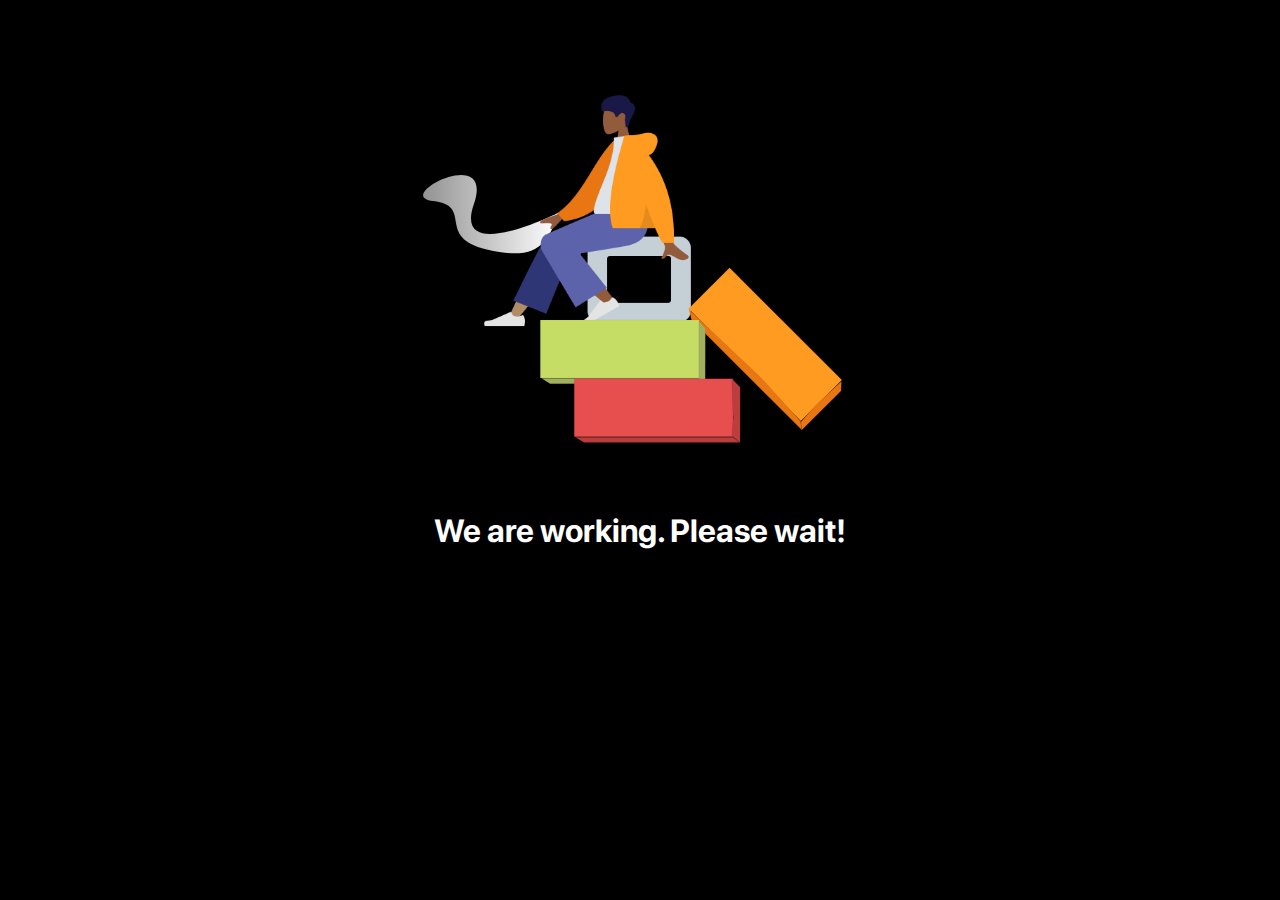
==== commit 53b49825: "index.html edited" ====
--- a/index.html
+++ b/index.html
@@ -4,6 +4,7 @@
     <meta charset="UTF-8">
     <meta name="viewport" content="width=device-width, initial-scale=1.0">
     <title>WWDC Korean Winners</title>
+    <link rel="stylesheet" type="text/css" href="css/main.css">
 </head>
 <body>
     <center>
--- a/css/main.css
+++ b/css/main.css
@@ -0,0 +1,166 @@
+body{
+    background-color: black;
+    color: white;
+    font-family: SF Display;
+}
+
+swift_color{
+  color: coral;
+}
+
+ios_color{
+  color: whitesmoke;
+}
+
+h1{
+  margin-top: 0.01em;
+  margin-bottom: 0.01em;
+}
+h3{
+  margin-top: 0.01em;
+  margin-bottom: 0.01em;
+}
+
+/* Header */
+.header{
+    text-align: center;
+}
+
+/* wwdc20_header_div */
+.wwdc20_header_div{
+  background-image: url("asset/header_bg.jpg");
+  background-position: bottom;
+  height: 100vh;
+  background-size: cover;
+}
+
+/* contents */
+.sungjin{
+  width: 100%;
+  height: 100%;
+  background-image:url(asset/sungjin.png);
+  background-repeat: no-repeat;
+  background-position: top center;
+  background-attachment: fixed;
+  background-size: contain;
+}
+
+.sungjin_work{
+  width: 100%;
+  height: 100%;
+  background-repeat: no-repeat;
+  background-position: top center;
+  background-attachment: fixed;
+  background-size: contain;
+}
+
+.jaesung{
+  height: 100%;
+  background-image:url(asset/jaesung.png);
+  background-repeat: no-repeat;
+  background-position: top center;
+  background-size: contain;
+  background-attachment: fixed;
+}
+
+.jaesung_work{
+  height: 100%;
+  background-repeat: no-repeat;
+  background-position: top center;
+  background-size: contain;
+  background-attachment: fixed;
+}
+
+.minhyuk{
+  height: 100%;
+  background-image:url(asset/minhyuk.png);
+  background-repeat: no-repeat;
+  background-position: top center;
+  background-size: contain;
+  background-attachment: fixed;
+}
+.minhyuk_work{
+  height: 100%;
+  background-repeat: no-repeat;
+  background-position: top center;
+  background-size: contain;
+  background-attachment: fixed;
+}
+
+.robert{
+  height: 100%;
+  background-image:url(asset/Robert.png);
+  background-repeat: no-repeat;
+  background-position: top center;
+  background-size: contain;
+  background-attachment: fixed;
+}
+.robert_work{
+  height: 100%;
+  background-repeat: no-repeat;
+  background-position: top center;
+  background-size: contain;
+  background-attachment: fixed;
+}
+
+.minji{
+  height: 100%;
+  background-image:url(asset/minji.png);
+  background-repeat: no-repeat;
+  background-size: contain;
+  background-position: top center;
+  background-attachment: fixed;
+}
+.minji_work{
+  height: 100%;
+  background-repeat: no-repeat;
+  background-size: contain;
+  background-position: top center;
+  background-attachment: fixed;
+}
+
+.bummo{
+  height: 100%;
+  background-image:url(asset/bummo.png);
+  background-repeat: no-repeat;
+  background-size: contain;
+  background-position: top center;
+  background-attachment: fixed;
+}
+.bummo_work{
+  height: 100%;
+  background-repeat: no-repeat;
+  background-size: contain;
+  background-position: top center;
+  background-attachment: fixed;
+}
+
+.sunghyun{
+  height: 100%;
+  background-image:url(asset/Sunghyun.png);
+  background-repeat: no-repeat;
+  background-size: contain;
+  background-position: top center;
+  background-attachment: fixed;
+}
+.sunghyun_work{
+  height: 100%;
+  background-repeat: no-repeat;
+  background-size: contain;
+  background-position: top center;
+  background-attachment: fixed;
+}
+
+/** Bold */
+@font-face {
+    font-family: "SF Display";
+    font-weight: 700;
+    src: url("font/SF-Pro-Display-Bold.otf");
+  }
+  
+  /** Regular */
+  @font-face {
+    font-family: "SF Display";
+    font-weight: 400;
+    src: url("font/SF-Pro-Display-Regular.otf");
+  }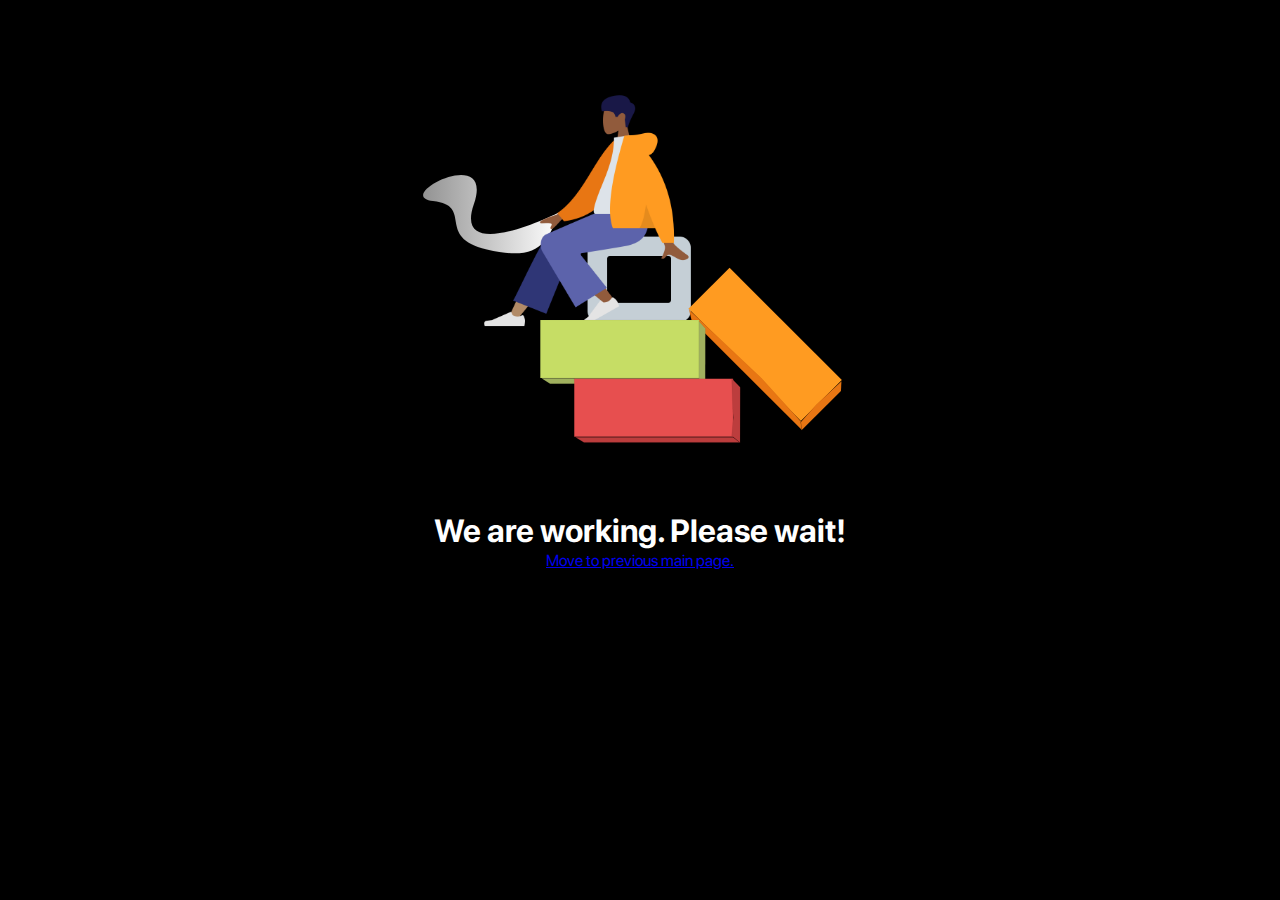
==== commit 6b5aafd0: "edited index.html" ====
--- a/index.html
+++ b/index.html
@@ -10,6 +10,7 @@
     <center>
         <img src="/css/asset/icon.svg" width="500px" height="500px">
         <h1>We are working. Please wait!</h1>
+        <a href="scholars.html">Move to previous main page.</a>
     </center>
 </body>
 </html>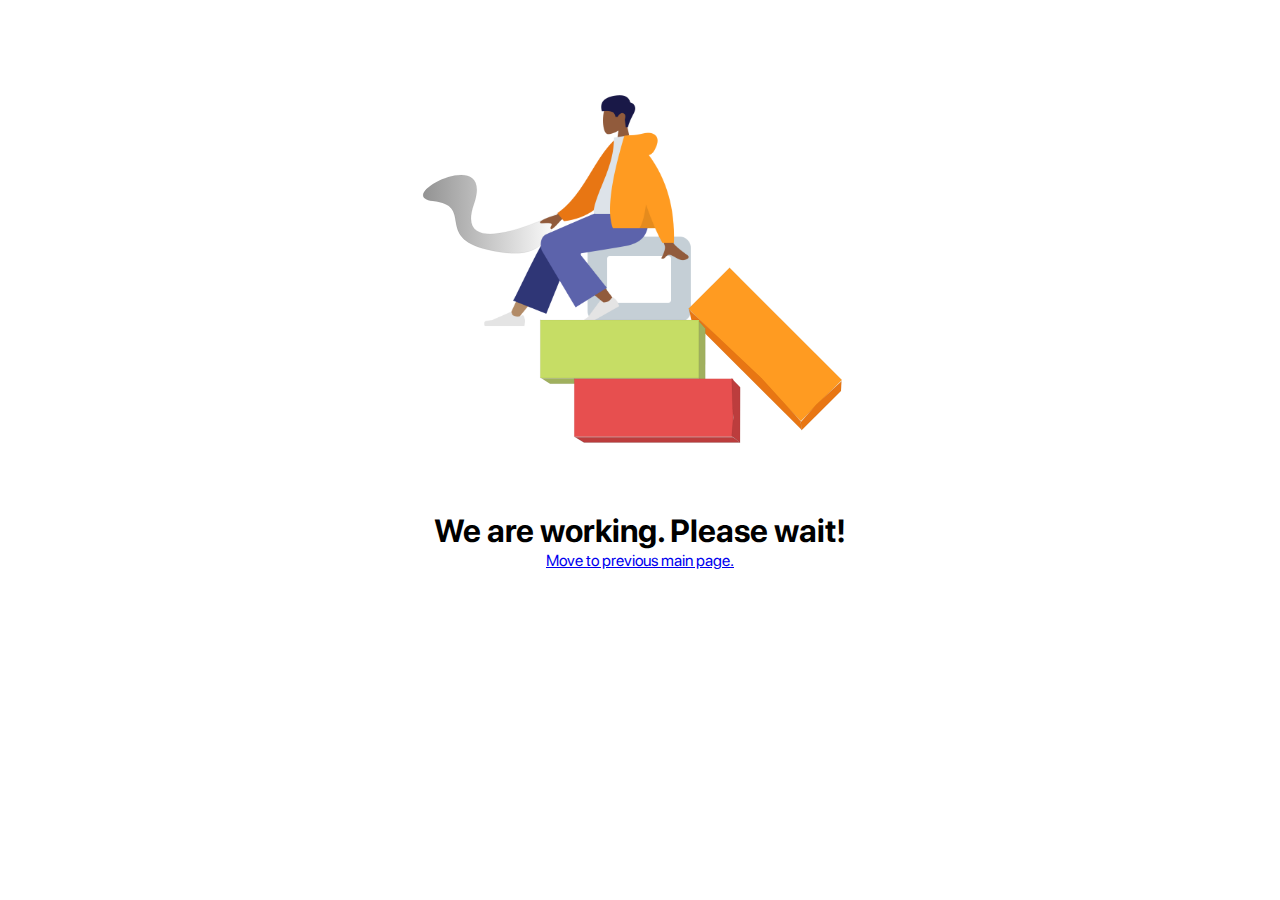
==== commit d81d9d72: "edited some directory erros" ====
--- a/index.html
+++ b/index.html
@@ -8,7 +8,7 @@
 </head>
 <body>
     <center>
-        <img src="/css/asset/icon.svg" width="500px" height="500px">
+        <img src="css/asset/icon.svg" width="500px" height="500px">
         <h1>We are working. Please wait!</h1>
         <a href="scholars.html">Move to previous main page.</a>
     </center>
--- a/css/main.css
+++ b/css/main.css
@@ -1,7 +1,10 @@
 body{
-    background-color: black;
-    color: white;
     font-family: SF Display;
+}
+
+body.scholar{
+  background-color: black;
+  color: white;
 }
 
 swift_color{
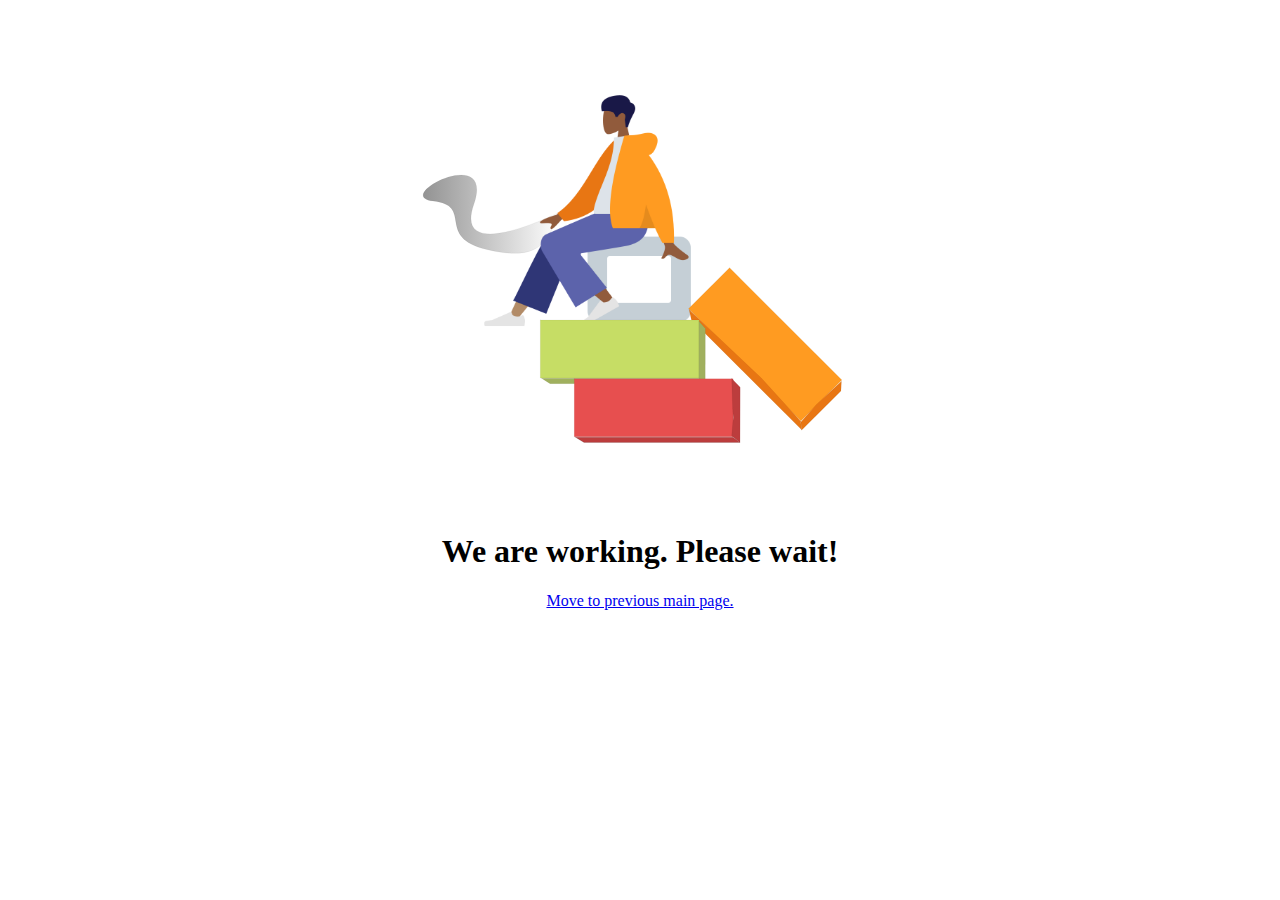
==== commit d3a8c66f: "Update index.html" ====
--- a/index.html
+++ b/index.html
@@ -4,13 +4,12 @@
     <meta charset="UTF-8">
     <meta name="viewport" content="width=device-width, initial-scale=1.0">
     <title>WWDC Korean Winners</title>
-    <link rel="stylesheet" type="text/css" href="css/main.css">
 </head>
 <body>
     <center>
         <img src="css/asset/icon.svg" width="500px" height="500px">
         <h1>We are working. Please wait!</h1>
-        <a href="scholars.html">Move to previous main page.</a>
+        <a href="./scholars.html">Move to previous main page.</a>
     </center>
 </body>
-</html>+</html>
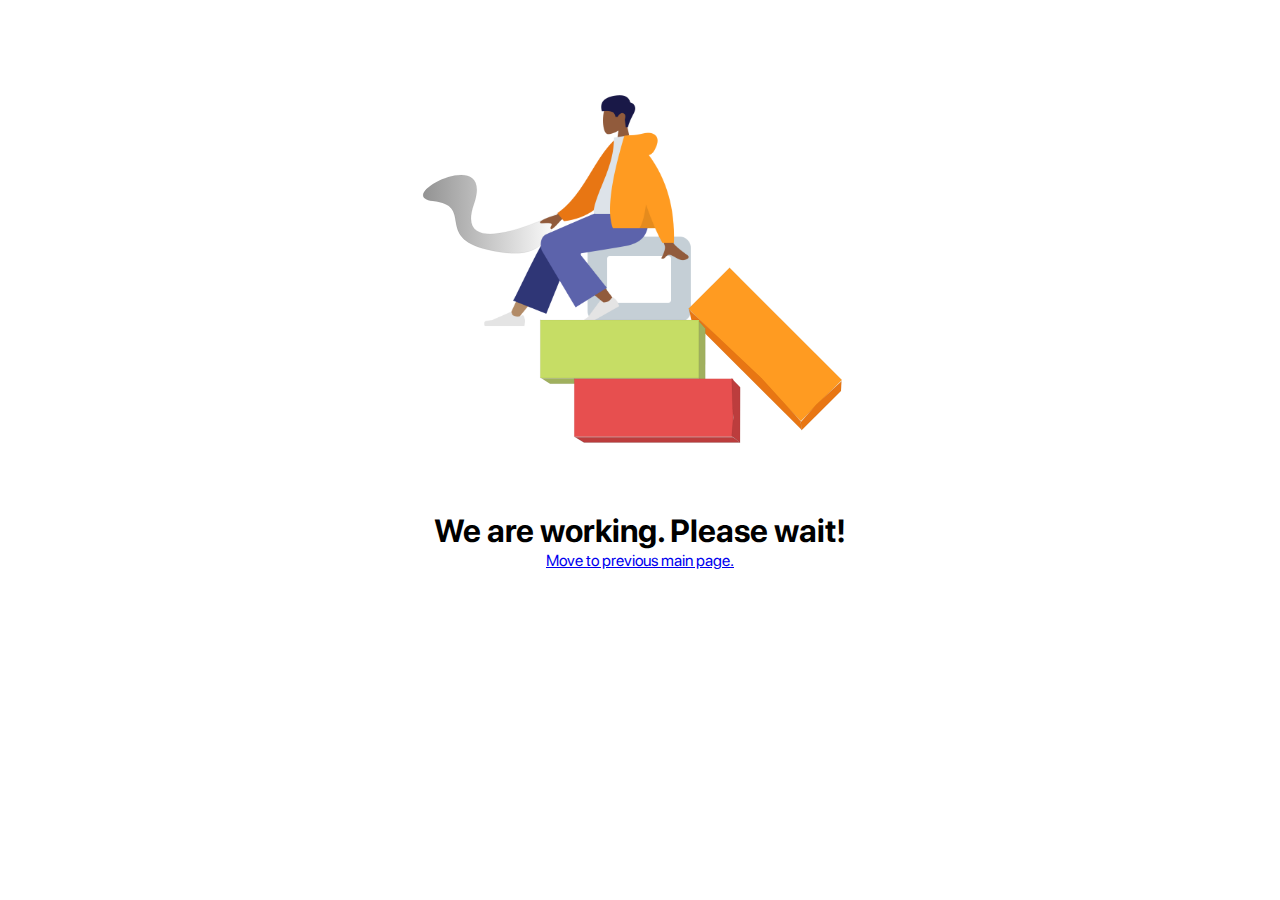
==== commit af412de7: "Update index.html" ====
--- a/index.html
+++ b/index.html
@@ -4,6 +4,7 @@
     <meta charset="UTF-8">
     <meta name="viewport" content="width=device-width, initial-scale=1.0">
     <title>WWDC Korean Winners</title>
+    <link rel="stylesheet" type="text/css" href="css/main.css">
 </head>
 <body>
     <center>
--- a/css/main.css
+++ b/css/main.css
@@ -0,0 +1,169 @@
+body{
+    font-family: SF Display;
+}
+
+body.scholar{
+  background-color: black;
+  color: white;
+}
+
+swift_color{
+  color: coral;
+}
+
+ios_color{
+  color: whitesmoke;
+}
+
+h1{
+  margin-top: 0.01em;
+  margin-bottom: 0.01em;
+}
+h3{
+  margin-top: 0.01em;
+  margin-bottom: 0.01em;
+}
+
+/* Header */
+.header{
+    text-align: center;
+}
+
+/* wwdc20_header_div */
+.wwdc20_header_div{
+  background-image: url("asset/header_bg.jpg");
+  background-position: bottom;
+  height: 100vh;
+  background-size: cover;
+}
+
+/* contents */
+.sungjin{
+  width: 100%;
+  height: 100%;
+  background-image:url(asset/sungjin.png);
+  background-repeat: no-repeat;
+  background-position: top center;
+  background-attachment: fixed;
+  background-size: contain;
+}
+
+.sungjin_work{
+  width: 100%;
+  height: 100%;
+  background-repeat: no-repeat;
+  background-position: top center;
+  background-attachment: fixed;
+  background-size: contain;
+}
+
+.jaesung{
+  height: 100%;
+  background-image:url(asset/jaesung.png);
+  background-repeat: no-repeat;
+  background-position: top center;
+  background-size: contain;
+  background-attachment: fixed;
+}
+
+.jaesung_work{
+  height: 100%;
+  background-repeat: no-repeat;
+  background-position: top center;
+  background-size: contain;
+  background-attachment: fixed;
+}
+
+.minhyuk{
+  height: 100%;
+  background-image:url(asset/minhyuk.png);
+  background-repeat: no-repeat;
+  background-position: top center;
+  background-size: contain;
+  background-attachment: fixed;
+}
+.minhyuk_work{
+  height: 100%;
+  background-repeat: no-repeat;
+  background-position: top center;
+  background-size: contain;
+  background-attachment: fixed;
+}
+
+.robert{
+  height: 100%;
+  background-image:url(asset/Robert.png);
+  background-repeat: no-repeat;
+  background-position: top center;
+  background-size: contain;
+  background-attachment: fixed;
+}
+.robert_work{
+  height: 100%;
+  background-repeat: no-repeat;
+  background-position: top center;
+  background-size: contain;
+  background-attachment: fixed;
+}
+
+.minji{
+  height: 100%;
+  background-image:url(asset/minji.png);
+  background-repeat: no-repeat;
+  background-size: contain;
+  background-position: top center;
+  background-attachment: fixed;
+}
+.minji_work{
+  height: 100%;
+  background-repeat: no-repeat;
+  background-size: contain;
+  background-position: top center;
+  background-attachment: fixed;
+}
+
+.bummo{
+  height: 100%;
+  background-image:url(asset/bummo.png);
+  background-repeat: no-repeat;
+  background-size: contain;
+  background-position: top center;
+  background-attachment: fixed;
+}
+.bummo_work{
+  height: 100%;
+  background-repeat: no-repeat;
+  background-size: contain;
+  background-position: top center;
+  background-attachment: fixed;
+}
+
+.sunghyun{
+  height: 100%;
+  background-image:url(asset/Sunghyun.png);
+  background-repeat: no-repeat;
+  background-size: contain;
+  background-position: top center;
+  background-attachment: fixed;
+}
+.sunghyun_work{
+  height: 100%;
+  background-repeat: no-repeat;
+  background-size: contain;
+  background-position: top center;
+  background-attachment: fixed;
+}
+
+/** Bold */
+@font-face {
+    font-family: "SF Display";
+    font-weight: 700;
+    src: url("font/SF-Pro-Display-Bold.otf");
+  }
+  
+  /** Regular */
+  @font-face {
+    font-family: "SF Display";
+    font-weight: 400;
+    src: url("font/SF-Pro-Display-Regular.otf");
+  }